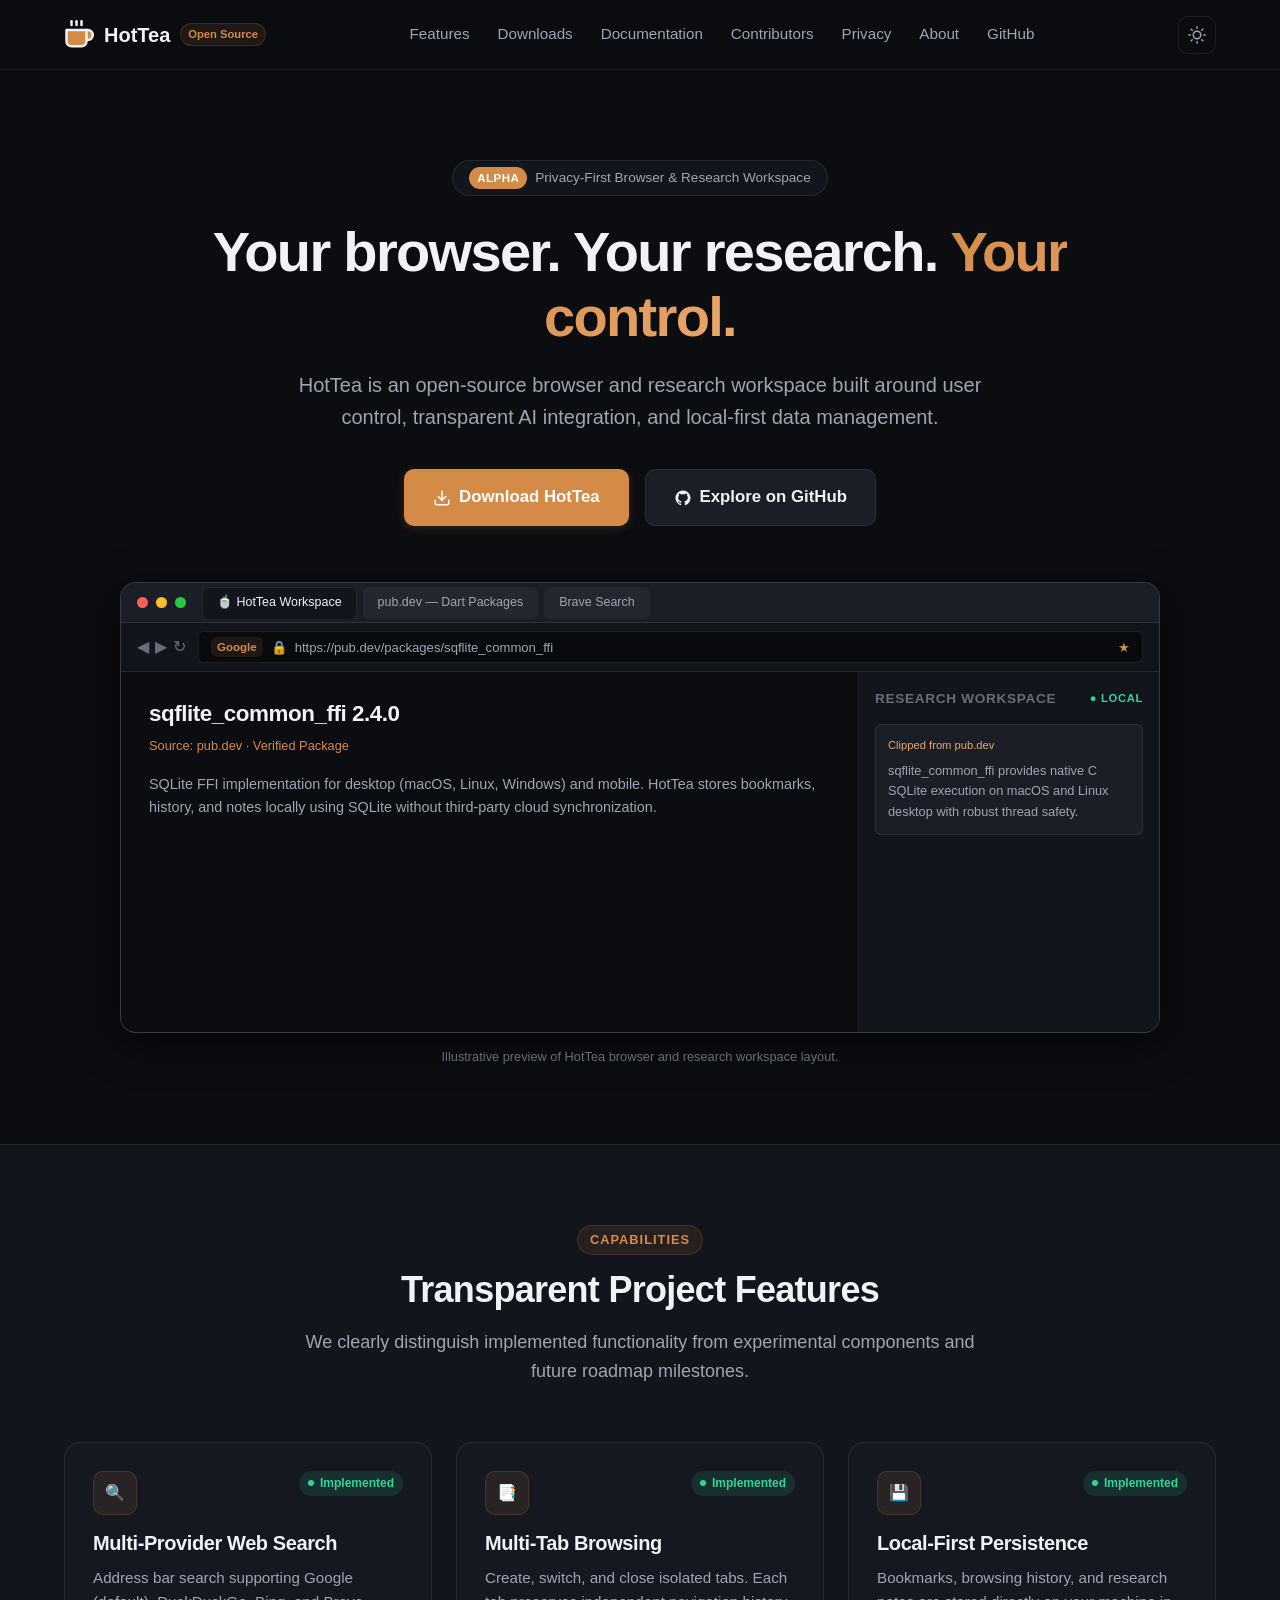
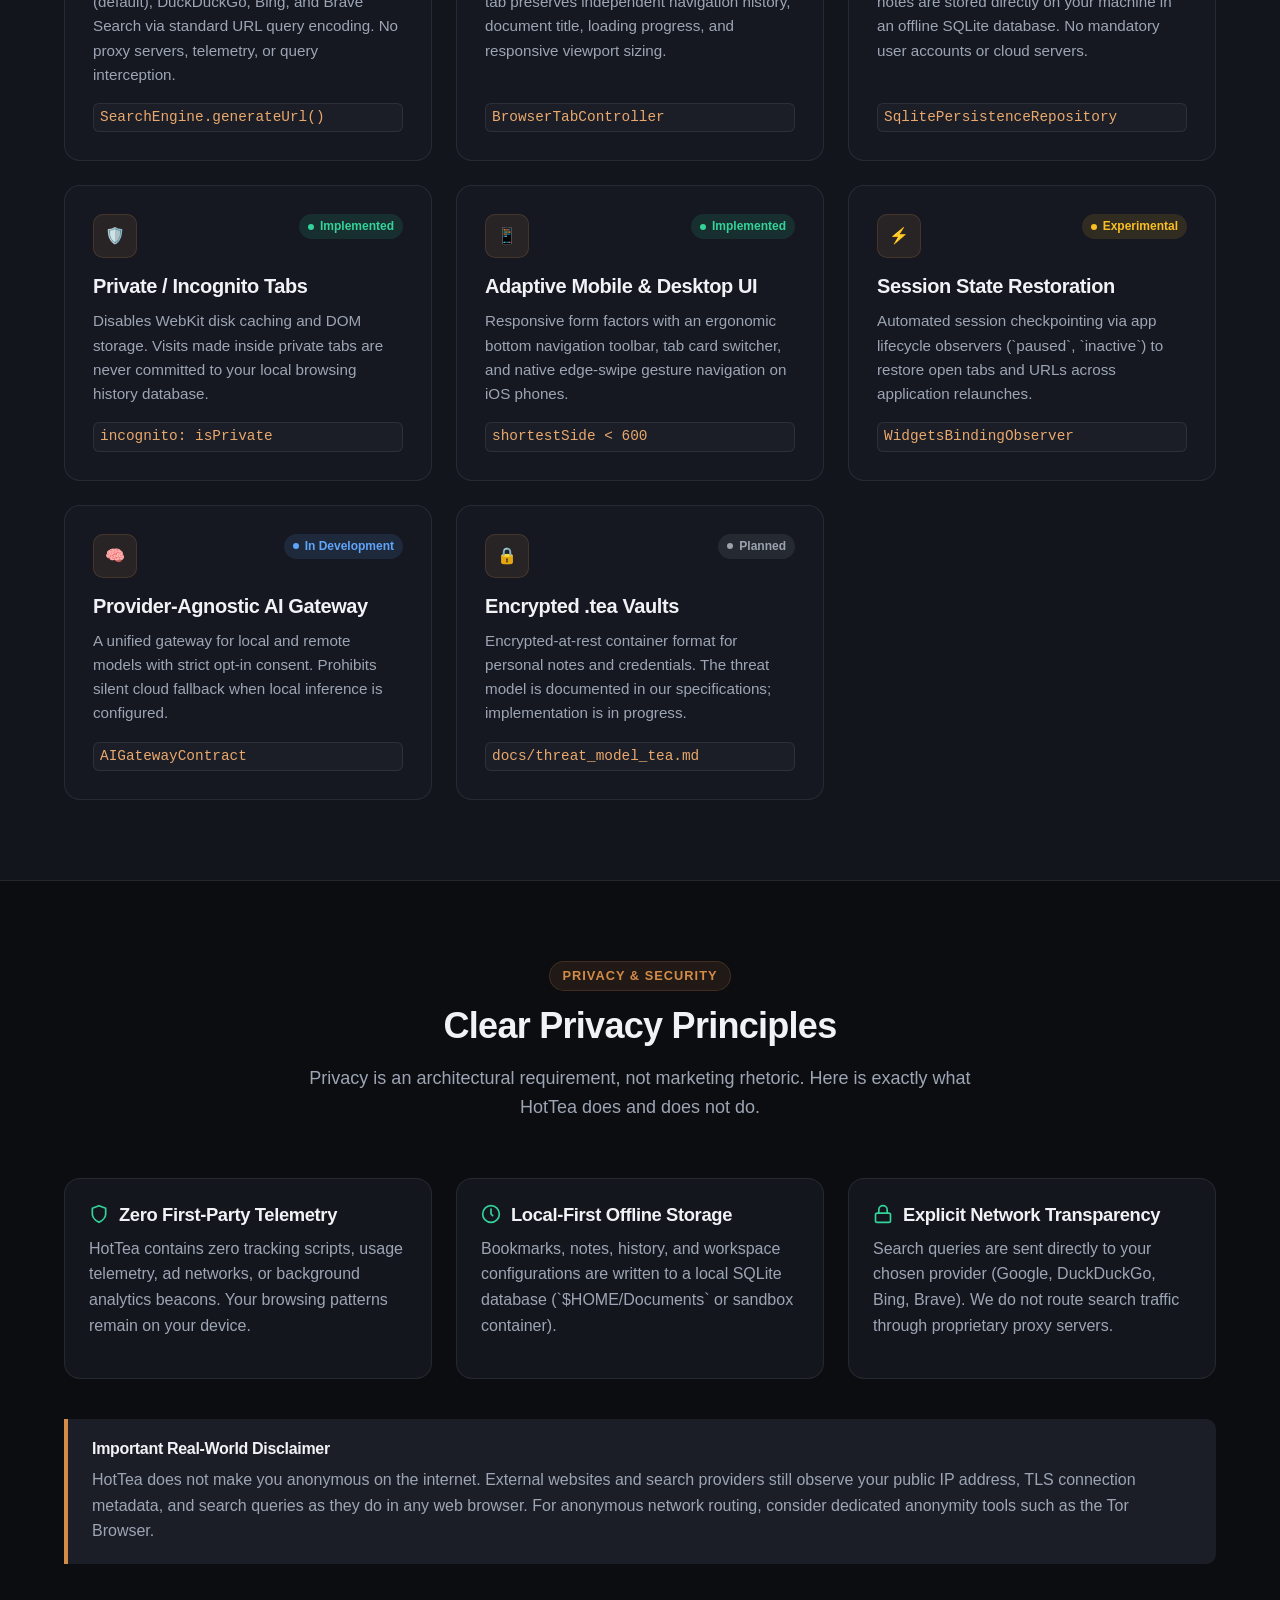
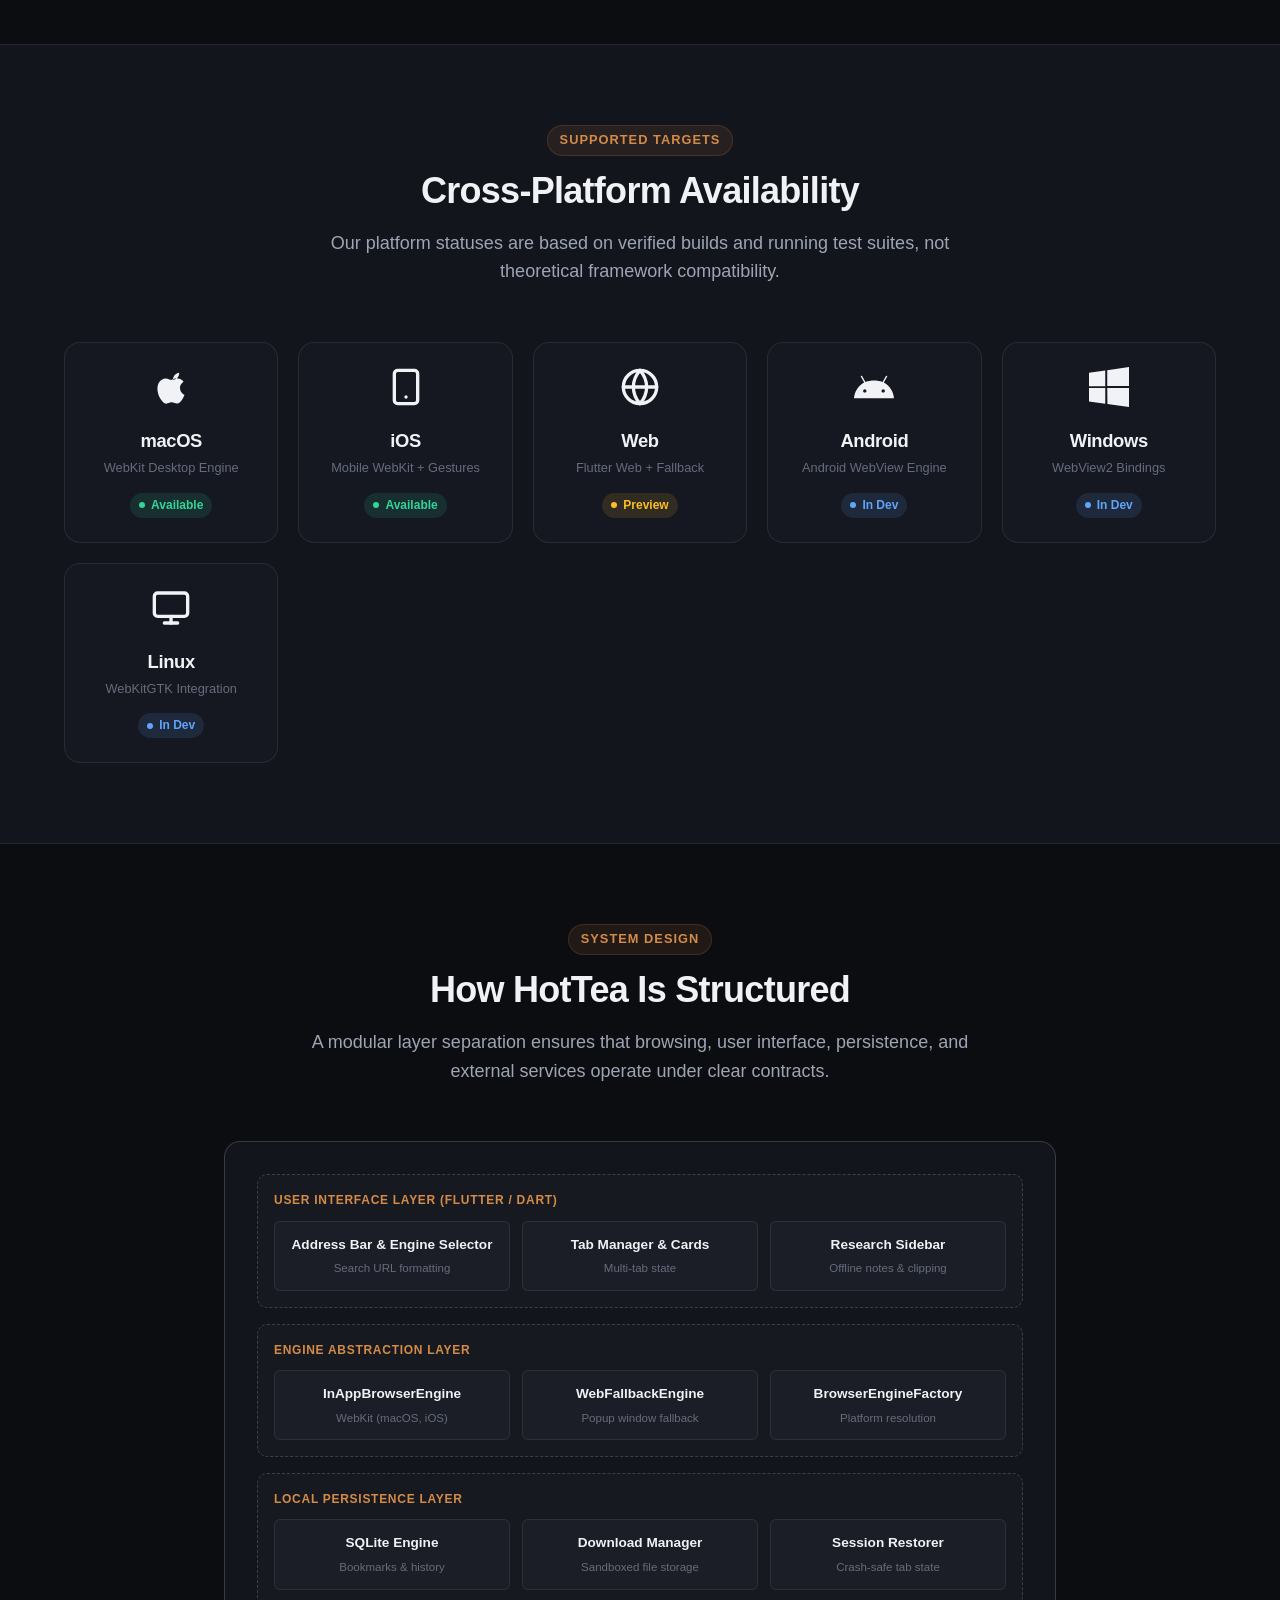
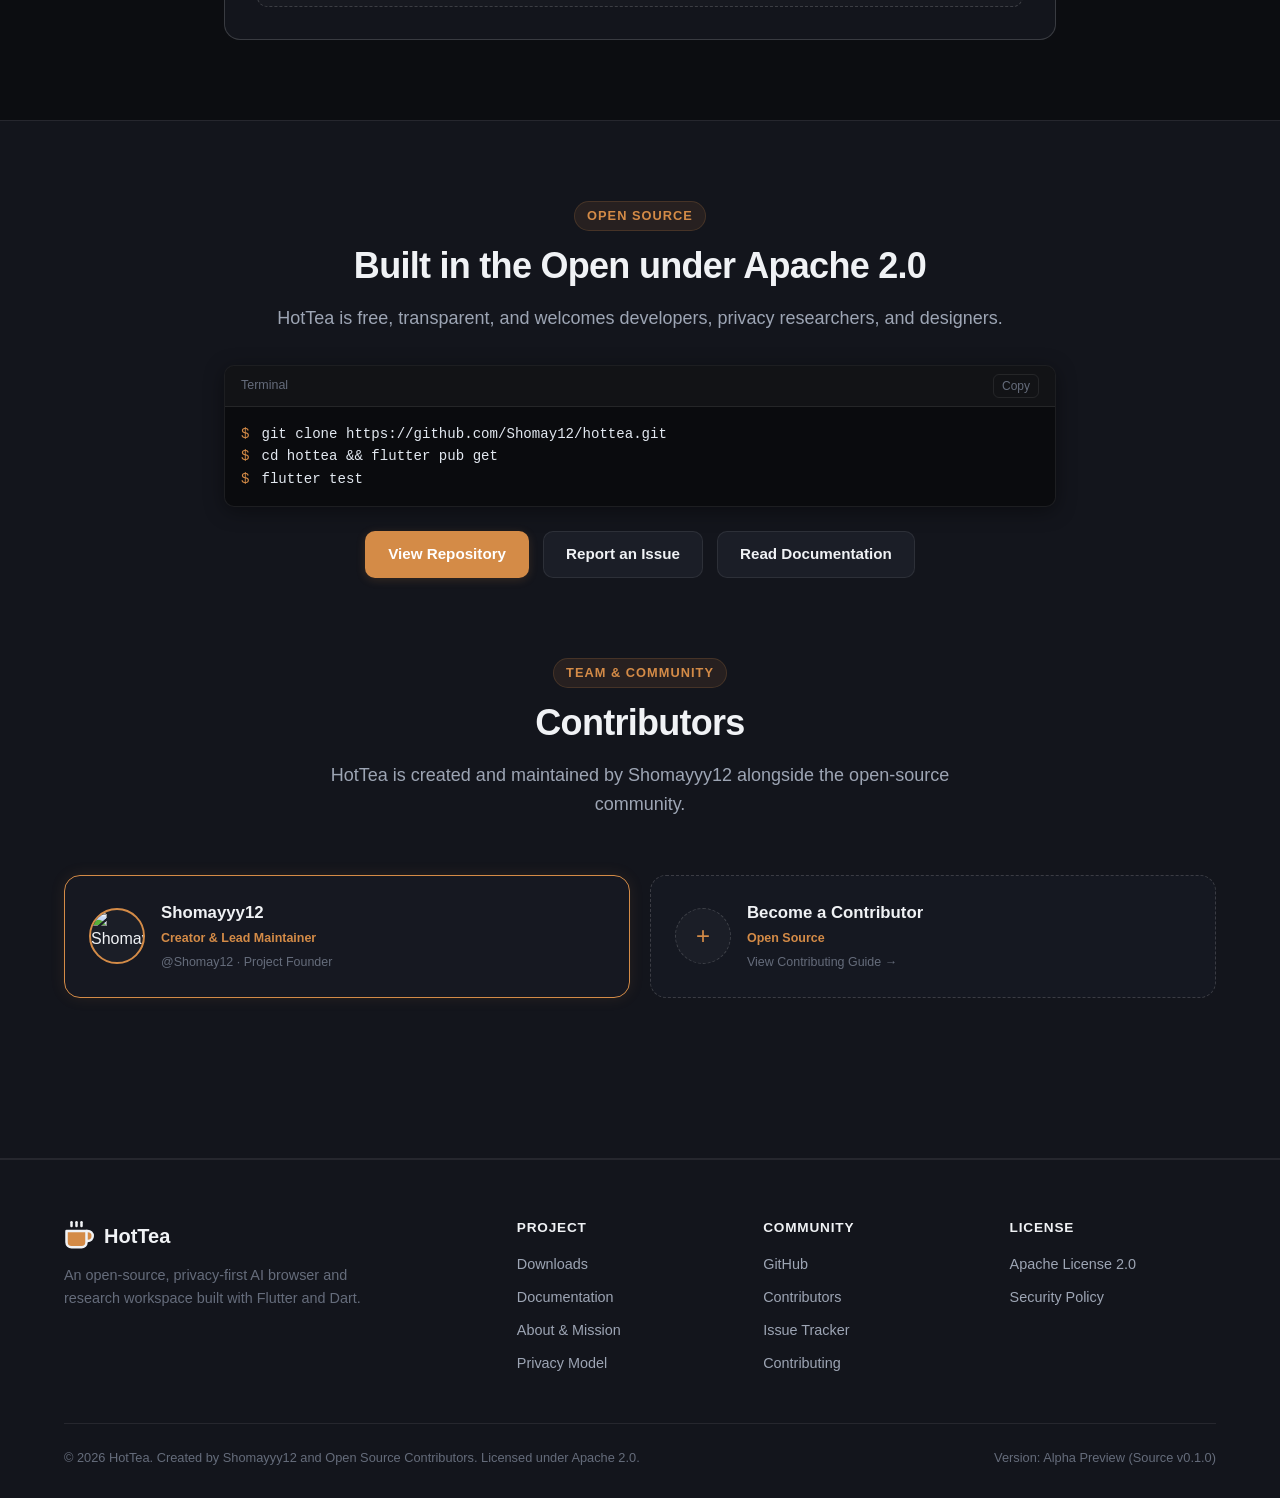
==== hottea-website/index.html @ dbc4e365 "Webof the project" ====
<!DOCTYPE html>
<html lang="en" data-theme="dark">
<head>
  <meta charset="UTF-8">
  <meta name="viewport" content="width=device-width, initial-scale=1.0">
  <title>HotTea — Open-Source Browser & Research Workspace</title>
  <meta name="description" content="HotTea is a privacy-first, local-first open-source browser and research workspace built with Flutter and Dart, supporting multi-provider web search, tab management, and local SQLite persistence.">
  <meta name="theme-color" content="#0C0D11">

  <!-- Open Graph / Social Sharing -->
  <meta property="og:type" content="website">
  <meta property="og:title" content="HotTea — Open-Source Browser & Research Workspace">
  <meta property="og:description" content="A privacy-first, local-first browser built around user control, transparent AI integration, and local data persistence.">
  <meta property="og:url" content="https://shomay12.github.io/hottea/">

  <!-- Stylesheets -->
  <link rel="stylesheet" href="assets/css/style.css">
  <link rel="stylesheet" href="assets/css/responsive.css">

  <!-- Favicon SVG -->
  <link rel="icon" type="image/svg+xml" href="data:image/svg+xml,<svg xmlns='http://www.w3.org/2000/svg' viewBox='0 0 24 24' fill='none' stroke='%23D48B47' stroke-width='2' stroke-linecap='round' stroke-linejoin='round'><path d='M18 8h1a4 4 0 0 1 0 8h-1'></path><path d='M2 8h16v9a4 4 0 0 1-4 4H6a4 4 0 0 1-4-4V8z'></path><line x1='6' y1='1' x2='6' y2='4'></line><line x1='10' y1='1' x2='10' y2='4'></line><line x1='14' y1='1' x2='14' y2='4'></line></svg>">
</head>
<body>

  <!-- Accessible Skip Link -->
  <a href="#main-content" class="skip-to-content">Skip to content</a>

  <!-- Site Navigation -->
  <header class="site-header">
    <div class="container nav-container">
      <a href="index.html" class="brand-link" aria-label="HotTea Homepage">
        <svg class="brand-logo-svg" viewBox="0 0 24 24" fill="none" stroke="currentColor" stroke-width="2" stroke-linecap="round" stroke-linejoin="round">
          <path d="M18 8h1a4 4 0 0 1 0 8h-1"></path>
          <path d="M2 8h16v9a4 4 0 0 1-4 4H6a4 4 0 0 1-4-4V8z"></path>
          <line x1="6" y1="1" x2="6" y2="4"></line>
          <line x1="10" y1="1" x2="10" y2="4"></line>
          <line x1="14" y1="1" x2="14" y2="4"></line>
        </svg>
        <span>HotTea</span>
        <span class="brand-badge">Open Source</span>
      </a>

      <!-- Desktop & Mobile Navigation Links -->
      <nav id="nav-menu" class="nav-menu" aria-label="Primary Navigation">
        <a href="#features" class="nav-link">Features</a>
        <a href="downloads.html" class="nav-link">Downloads</a>
        <a href="docs.html" class="nav-link">Documentation</a>
        <a href="#contributors" class="nav-link">Contributors</a>
        <a href="privacy.html" class="nav-link">Privacy</a>
        <a href="about.html" class="nav-link">About</a>
        <a href="https://github.com/Shomay12/hottea" class="nav-link" target="_blank" rel="noopener">
          GitHub <span id="github-stars-count" style="display:none; font-size:0.75rem; color:var(--accent-primary); margin-left:4px;"></span>
        </a>
      </nav>

      <!-- Utility Actions -->
      <div class="nav-actions">
        <button id="theme-toggle" class="btn-icon" aria-label="Toggle theme">
          <svg width="18" height="18" viewBox="0 0 24 24" fill="none" stroke="currentColor" stroke-width="2" stroke-linecap="round" stroke-linejoin="round">
            <circle cx="12" cy="12" r="5"></circle>
            <line x1="12" y1="1" x2="12" y2="3"></line>
            <line x1="12" y1="21" x2="12" y2="23"></line>
            <line x1="4.22" y1="4.22" x2="5.64" y2="5.64"></line>
            <line x1="18.36" y1="18.36" x2="19.78" y2="19.78"></line>
            <line x1="1" y1="12" x2="3" y2="12"></line>
            <line x1="21" y1="12" x2="23" y2="12"></line>
            <line x1="4.22" y1="19.78" x2="5.64" y2="18.36"></line>
            <line x1="18.36" y1="5.64" x2="19.78" y2="4.22"></line>
          </svg>
        </button>
        <button id="mobile-menu-btn" class="btn-icon mobile-menu-btn" aria-label="Toggle mobile menu" aria-expanded="false">
          <svg width="20" height="20" viewBox="0 0 24 24" fill="none" stroke="currentColor" stroke-width="2" stroke-linecap="round" stroke-linejoin="round">
            <line x1="3" y1="12" x2="21" y2="12"></line>
            <line x1="3" y1="6" x2="21" y2="6"></line>
            <line x1="3" y1="18" x2="21" y2="18"></line>
          </svg>
        </button>
      </div>
    </div>
  </header>

  <main id="main-content">
    <!-- Hero Section -->
    <section class="hero-section">
      <div class="container">
        <div class="hero-badge">
          <span class="hero-badge-pill">Alpha</span>
          <span>Privacy-First Browser & Research Workspace</span>
        </div>
        <h1 class="hero-title">Your browser. Your research. <span class="highlight">Your control.</span></h1>
        <p class="hero-description">
          HotTea is an open-source browser and research workspace built around user control, transparent AI integration, and local-first data management.
        </p>
        <div class="hero-actions">
          <a href="downloads.html" class="btn btn-primary btn-lg">
            <svg width="18" height="18" viewBox="0 0 24 24" fill="none" stroke="currentColor" stroke-width="2" stroke-linecap="round" stroke-linejoin="round">
              <path d="M21 15v4a2 2 0 0 1-2 2H5a2 2 0 0 1-2-2v-4"></path>
              <polyline points="7 10 12 15 17 10"></polyline>
              <line x1="12" y1="15" x2="12" y2="3"></line>
            </svg>
            Download HotTea
          </a>
          <a href="https://github.com/Shomay12/hottea" class="btn btn-secondary btn-lg" target="_blank" rel="noopener">
            <svg width="18" height="18" viewBox="0 0 24 24" fill="currentColor">
              <path fill-rule="evenodd" clip-rule="evenodd" d="M12 2C6.477 2 2 6.484 2 12.017c0 4.425 2.865 8.18 6.839 9.504.5.092.682-.217.682-.483 0-.237-.008-.868-.013-1.703-2.782.605-3.369-1.343-3.369-1.343-.454-1.158-1.11-1.466-1.11-1.466-.908-.62.069-.608.069-.608 1.003.07 1.53 1.032 1.53 1.032.892 1.53 2.341 1.088 2.91.832.092-.647.35-1.088.636-1.338-2.22-.253-4.555-1.113-4.555-4.951 0-1.093.39-1.988 1.029-2.688-.103-.253-.446-1.272.098-2.65 0 0 .84-.27 2.75 1.026A9.564 9.564 0 0112 6.844c.85.004 1.705.115 2.504.337 1.909-1.296 2.747-1.027 2.747-1.027.546 1.379.202 2.398.1 2.651.64.7 1.028 1.595 1.028 2.688 0 3.848-2.339 4.695-4.566 4.943.359.309.678.92.678 1.855 0 1.338-.012 2.419-.012 2.747 0 .268.18.58.688.482A10.019 10.019 0 0022 12.017C22 6.484 17.522 2 12 2z"></path>
            </svg>
            Explore on GitHub
          </a>
        </div>

        <!-- Illustrative Pure HTML/CSS Browser Mockup -->
        <div class="mockup-wrapper">
          <div class="mockup-frame">
            <div class="mockup-titlebar">
              <div class="window-dots">
                <span class="window-dot dot-red"></span>
                <span class="window-dot dot-yellow"></span>
                <span class="window-dot dot-green"></span>
              </div>
              <div class="mockup-tab-strip">
                <div class="mockup-tab active">
                  <span>🍵 HotTea Workspace</span>
                </div>
                <div class="mockup-tab">
                  <span>pub.dev — Dart Packages</span>
                </div>
                <div class="mockup-tab">
                  <span>Brave Search</span>
                </div>
              </div>
            </div>
            <div class="mockup-toolbar">
              <div class="mockup-nav-btns">
                <span>◀</span>
                <span>▶</span>
                <span>↻</span>
              </div>
              <div class="mockup-addressbar">
                <span class="provider-tag">Google</span>
                <span style="color:var(--text-muted);">🔒</span>
                <span>https://pub.dev/packages/sqflite_common_ffi</span>
                <span style="margin-left:auto; color:var(--accent-primary);">★</span>
              </div>
            </div>
            <div class="mockup-viewport">
              <div class="mockup-webview">
                <h2 class="mockup-web-header">sqflite_common_ffi 2.4.0</h2>
                <div class="mockup-web-source">Source: pub.dev · Verified Package</div>
                <p class="mockup-web-body">
                  SQLite FFI implementation for desktop (macOS, Linux, Windows) and mobile. HotTea stores bookmarks, history, and notes locally using SQLite without third-party cloud synchronization.
                </p>
              </div>
              <div class="mockup-sidebar">
                <div class="mockup-sidebar-title">
                  <span>Research Workspace</span>
                  <span style="font-size:0.7rem; color:var(--status-ready);">● Local</span>
                </div>
                <div class="mockup-note-card">
                  <span class="mockup-note-meta">Clipped from pub.dev</span>
                  <p style="margin:0; font-size:0.8rem; color:var(--text-secondary);">
                    sqflite_common_ffi provides native C SQLite execution on macOS and Linux desktop with robust thread safety.
                  </p>
                </div>
              </div>
            </div>
          </div>
          <p class="mockup-caption">Illustrative preview of HotTea browser and research workspace layout.</p>
        </div>
      </div>
    </section>

    <!-- Project Capabilities Matrix -->
    <section id="features" class="section section-alt">
      <div class="container">
        <div class="section-header">
          <span class="section-tag">Capabilities</span>
          <h2 class="section-title">Transparent Project Features</h2>
          <p class="section-subtitle">
            We clearly distinguish implemented functionality from experimental components and future roadmap milestones.
          </p>
        </div>

        <div class="feature-grid">
          <!-- Implemented: Multi-Provider Search -->
          <div class="feature-card">
            <div class="feature-card-header">
              <div class="feature-icon">🔍</div>
              <span class="status-badge status-implemented">Implemented</span>
            </div>
            <h3 class="feature-title">Multi-Provider Web Search</h3>
            <p class="feature-desc">
              Address bar search supporting Google (default), DuckDuckGo, Bing, and Brave Search via standard URL query encoding. No proxy servers, telemetry, or query interception.
            </p>
            <code>SearchEngine.generateUrl()</code>
          </div>

          <!-- Implemented: Multi-Tab Navigation -->
          <div class="feature-card">
            <div class="feature-card-header">
              <div class="feature-icon">📑</div>
              <span class="status-badge status-implemented">Implemented</span>
            </div>
            <h3 class="feature-title">Multi-Tab Browsing</h3>
            <p class="feature-desc">
              Create, switch, and close isolated tabs. Each tab preserves independent navigation history, document title, loading progress, and responsive viewport sizing.
            </p>
            <code>BrowserTabController</code>
          </div>

          <!-- Implemented: Local SQLite Persistence -->
          <div class="feature-card">
            <div class="feature-card-header">
              <div class="feature-icon">💾</div>
              <span class="status-badge status-implemented">Implemented</span>
            </div>
            <h3 class="feature-title">Local-First Persistence</h3>
            <p class="feature-desc">
              Bookmarks, browsing history, and research notes are stored directly on your machine in an offline SQLite database. No mandatory user accounts or cloud servers.
            </p>
            <code>SqlitePersistenceRepository</code>
          </div>

          <!-- Implemented: Private Browsing -->
          <div class="feature-card">
            <div class="feature-card-header">
              <div class="feature-icon">🛡️</div>
              <span class="status-badge status-implemented">Implemented</span>
            </div>
            <h3 class="feature-title">Private / Incognito Tabs</h3>
            <p class="feature-desc">
              Disables WebKit disk caching and DOM storage. Visits made inside private tabs are never committed to your local browsing history database.
            </p>
            <code>incognito: isPrivate</code>
          </div>

          <!-- Implemented: Mobile-First iOS & Desktop -->
          <div class="feature-card">
            <div class="feature-card-header">
              <div class="feature-icon">📱</div>
              <span class="status-badge status-implemented">Implemented</span>
            </div>
            <h3 class="feature-title">Adaptive Mobile & Desktop UI</h3>
            <p class="feature-desc">
              Responsive form factors with an ergonomic bottom navigation toolbar, tab card switcher, and native edge-swipe gesture navigation on iOS phones.
            </p>
            <code>shortestSide &lt; 600</code>
          </div>

          <!-- Experimental: Session Restoration -->
          <div class="feature-card">
            <div class="feature-card-header">
              <div class="feature-icon">⚡</div>
              <span class="status-badge status-experimental">Experimental</span>
            </div>
            <h3 class="feature-title">Session State Restoration</h3>
            <p class="feature-desc">
              Automated session checkpointing via app lifecycle observers (`paused`, `inactive`) to restore open tabs and URLs across application relaunches.
            </p>
            <code>WidgetsBindingObserver</code>
          </div>

          <!-- In Development: AI Gateway Interface -->
          <div class="feature-card">
            <div class="feature-card-header">
              <div class="feature-icon">🧠</div>
              <span class="status-badge status-in-development">In Development</span>
            </div>
            <h3 class="feature-title">Provider-Agnostic AI Gateway</h3>
            <p class="feature-desc">
              A unified gateway for local and remote models with strict opt-in consent. Prohibits silent cloud fallback when local inference is configured.
            </p>
            <code>AIGatewayContract</code>
          </div>

          <!-- Planned: Encrypted .tea Vaults -->
          <div class="feature-card">
            <div class="feature-card-header">
              <div class="feature-icon">🔒</div>
              <span class="status-badge status-planned">Planned</span>
            </div>
            <h3 class="feature-title">Encrypted .tea Vaults</h3>
            <p class="feature-desc">
              Encrypted-at-rest container format for personal notes and credentials. The threat model is documented in our specifications; implementation is in progress.
            </p>
            <code>docs/threat_model_tea.md</code>
          </div>
        </div>
      </div>
    </section>

    <!-- Privacy Principles Section -->
    <section class="section">
      <div class="container">
        <div class="section-header">
          <span class="section-tag">Privacy & Security</span>
          <h2 class="section-title">Clear Privacy Principles</h2>
          <p class="section-subtitle">
            Privacy is an architectural requirement, not marketing rhetoric. Here is exactly what HotTea does and does not do.
          </p>
        </div>

        <div class="privacy-grid">
          <div class="privacy-card">
            <h3 class="privacy-card-title">
              <svg width="20" height="20" viewBox="0 0 24 24" fill="none" stroke="currentColor" stroke-width="2" stroke-linecap="round" stroke-linejoin="round" style="color:var(--status-ready);"><path d="M12 22s8-4 8-10V5l-8-3-8 3v7c0 6 8 10 8 10z"></path></svg>
              Zero First-Party Telemetry
            </h3>
            <p>HotTea contains zero tracking scripts, usage telemetry, ad networks, or background analytics beacons. Your browsing patterns remain on your device.</p>
          </div>

          <div class="privacy-card">
            <h3 class="privacy-card-title">
              <svg width="20" height="20" viewBox="0 0 24 24" fill="none" stroke="currentColor" stroke-width="2" stroke-linecap="round" stroke-linejoin="round" style="color:var(--status-ready);"><circle cx="12" cy="12" r="10"></circle><polyline points="12 6 12 12 14 14"></polyline></svg>
              Local-First Offline Storage
            </h3>
            <p>Bookmarks, notes, history, and workspace configurations are written to a local SQLite database (`$HOME/Documents` or sandbox container).</p>
          </div>

          <div class="privacy-card">
            <h3 class="privacy-card-title">
              <svg width="20" height="20" viewBox="0 0 24 24" fill="none" stroke="currentColor" stroke-width="2" stroke-linecap="round" stroke-linejoin="round" style="color:var(--status-ready);"><rect x="3" y="11" width="18" height="11" rx="2" ry="2"></rect><path d="M7 11V7a5 5 0 0 1 10 0v4"></path></svg>
              Explicit Network Transparency
            </h3>
            <p>Search queries are sent directly to your chosen provider (Google, DuckDuckGo, Bing, Brave). We do not route search traffic through proprietary proxy servers.</p>
          </div>
        </div>

        <div class="callout-box">
          <h4 style="font-size:1rem; margin-bottom:8px; color:var(--text-primary);">Important Real-World Disclaimer</h4>
          <p>
            HotTea does not make you anonymous on the internet. External websites and search providers still observe your public IP address, TLS connection metadata, and search queries as they do in any web browser. For anonymous network routing, consider dedicated anonymity tools such as the Tor Browser.
          </p>
        </div>
      </div>
    </section>

    <!-- Cross-Platform Status -->
    <section class="section section-alt">
      <div class="container">
        <div class="section-header">
          <span class="section-tag">Supported Targets</span>
          <h2 class="section-title">Cross-Platform Availability</h2>
          <p class="section-subtitle">
            Our platform statuses are based on verified builds and running test suites, not theoretical framework compatibility.
          </p>
        </div>

        <div class="platform-grid">
          <!-- macOS -->
          <div class="platform-card">
            <div class="platform-icon">
              <svg width="40" height="40" viewBox="0 0 24 24" fill="currentColor">
                <path d="M18.71 19.5c-.83 1.24-1.71 2.45-3.05 2.47-1.34.03-1.77-.79-3.29-.79-1.53 0-2 .77-3.27.82-1.31.05-2.3-1.32-3.14-2.53C4.25 17 2.94 12.45 4.7 9.39c.87-1.52 2.43-2.48 4.12-2.51 1.28-.02 2.5.87 3.29.87.78 0 2.26-1.07 3.81-.91.65.03 2.47.26 3.64 1.98-.09.06-2.17 1.28-2.15 3.81.03 3.02 2.65 4.03 2.68 4.04-.03.07-.42 1.44-1.38 2.83M15.97 6.37c.62-.75 1.04-1.8 0.92-2.87-.9.04-2 0.6-2.65 1.35-.58.65-1.08 1.73-.95 2.76 1 .08 2.05-.49 2.68-1.24z"/>
              </svg>
            </div>
            <h3 class="platform-name">macOS</h3>
            <span class="platform-target">WebKit Desktop Engine</span>
            <span class="status-badge status-implemented">Available</span>
          </div>

          <!-- iOS -->
          <div class="platform-card">
            <div class="platform-icon">
              <svg width="40" height="40" viewBox="0 0 24 24" fill="none" stroke="currentColor" stroke-width="2" stroke-linecap="round" stroke-linejoin="round">
                <rect x="5" y="2" width="14" height="20" rx="2" ry="2"></rect>
                <line x1="12" y1="18" x2="12.01" y2="18"></line>
              </svg>
            </div>
            <h3 class="platform-name">iOS</h3>
            <span class="platform-target">Mobile WebKit + Gestures</span>
            <span class="status-badge status-implemented">Available</span>
          </div>

          <!-- Web -->
          <div class="platform-card">
            <div class="platform-icon">
              <svg width="40" height="40" viewBox="0 0 24 24" fill="none" stroke="currentColor" stroke-width="2" stroke-linecap="round" stroke-linejoin="round">
                <circle cx="12" cy="12" r="10"></circle>
                <line x1="2" y1="12" x2="22" y2="12"></line>
                <path d="M12 2a15.3 15.3 0 0 1 4 10 15.3 15.3 0 0 1-4 10 15.3 15.3 0 0 1-4-10 15.3 15.3 0 0 1 4-10z"></path>
              </svg>
            </div>
            <h3 class="platform-name">Web</h3>
            <span class="platform-target">Flutter Web + Fallback</span>
            <span class="status-badge status-experimental">Preview</span>
          </div>

          <!-- Android -->
          <div class="platform-card">
            <div class="platform-icon">
              <svg width="40" height="40" viewBox="0 0 24 24" fill="currentColor">
                <path d="M17.523 15.3414c-.5511 0-.9993-.4486-.9993-.9997s.4482-.9993.9993-.9993c.551 0 .9992.4482.9992.9993.0001.5511-.4482.9997-.9992.9997m-11.046 0c-.5511 0-.9993-.4486-.9993-.9997s.4482-.9993.9993-.9993c.5511 0 .9993.4482.9993.9993 0 .5511-.4482.9997-.9993.9997m11.4045-6.02l1.9973-3.4592a.416.416 0 00-.1521-.5676.416.416 0 00-.5676.1521l-2.0223 3.503C15.5902 8.411 13.8533 8.0818 12 8.0818s-3.5902.3292-5.1368.8679L4.8409 5.4467a.4161.4161 0 00-.5677-.1521.4157.4157 0 00-.1521.5676l1.9973 3.4592C2.6889 11.1867.3432 14.6589 0 18.761h24c-.3432-4.1021-2.6889-7.5743-6.1185-9.4396"/>
              </svg>
            </div>
            <h3 class="platform-name">Android</h3>
            <span class="platform-target">Android WebView Engine</span>
            <span class="status-badge status-in-development">In Dev</span>
          </div>

          <!-- Windows -->
          <div class="platform-card">
            <div class="platform-icon">
              <svg width="40" height="40" viewBox="0 0 24 24" fill="currentColor">
                <path d="M0 3.449L9.75 2.1v9.451H0m10.949-9.602L24 0v11.4H10.949M0 12.6h9.75v9.451L0 20.699M10.949 12.6H24V24l-12.949-1.801"/>
              </svg>
            </div>
            <h3 class="platform-name">Windows</h3>
            <span class="platform-target">WebView2 Bindings</span>
            <span class="status-badge status-in-development">In Dev</span>
          </div>

          <!-- Linux -->
          <div class="platform-card">
            <div class="platform-icon">
              <svg width="40" height="40" viewBox="0 0 24 24" fill="none" stroke="currentColor" stroke-width="2" stroke-linecap="round" stroke-linejoin="round">
                <rect x="2" y="3" width="20" height="14" rx="2" ry="2"></rect>
                <line x1="8" y1="21" x2="16" y2="21"></line>
                <line x1="12" y1="17" x2="12" y2="21"></line>
              </svg>
            </div>
            <h3 class="platform-name">Linux</h3>
            <span class="platform-target">WebKitGTK Integration</span>
            <span class="status-badge status-in-development">In Dev</span>
          </div>
        </div>
      </div>
    </section>

    <!-- Architecture Section -->
    <section class="section">
      <div class="container container-narrow">
        <div class="section-header">
          <span class="section-tag">System Design</span>
          <h2 class="section-title">How HotTea Is Structured</h2>
          <p class="section-subtitle">
            A modular layer separation ensures that browsing, user interface, persistence, and external services operate under clear contracts.
          </p>
        </div>

        <div class="arch-diagram">
          <div class="arch-layer">
            <div class="arch-layer-label">User Interface Layer (Flutter / Dart)</div>
            <div class="arch-components">
              <div class="arch-node">
                Address Bar &amp; Engine Selector
                <span>Search URL formatting</span>
              </div>
              <div class="arch-node">
                Tab Manager &amp; Cards
                <span>Multi-tab state</span>
              </div>
              <div class="arch-node">
                Research Sidebar
                <span>Offline notes &amp; clipping</span>
              </div>
            </div>
          </div>

          <div class="arch-layer">
            <div class="arch-layer-label">Engine Abstraction Layer</div>
            <div class="arch-components">
              <div class="arch-node">
                InAppBrowserEngine
                <span>WebKit (macOS, iOS)</span>
              </div>
              <div class="arch-node">
                WebFallbackEngine
                <span>Popup window fallback</span>
              </div>
              <div class="arch-node">
                BrowserEngineFactory
                <span>Platform resolution</span>
              </div>
            </div>
          </div>

          <div class="arch-layer" style="margin-bottom:0;">
            <div class="arch-layer-label">Local Persistence Layer</div>
            <div class="arch-components">
              <div class="arch-node">
                SQLite Engine
                <span>Bookmarks &amp; history</span>
              </div>
              <div class="arch-node">
                Download Manager
                <span>Sandboxed file storage</span>
              </div>
              <div class="arch-node">
                Session Restorer
                <span>Crash-safe tab state</span>
              </div>
            </div>
          </div>
        </div>
      </div>
    </section>

    <!-- Open Source Section -->
    <section class="section section-alt">
      <div class="container container-narrow" style="text-align: center;">
        <span class="section-tag">Open Source</span>
        <h2 class="section-title">Built in the Open under Apache 2.0</h2>
        <p class="section-subtitle" style="margin-bottom: 32px;">
          HotTea is free, transparent, and welcomes developers, privacy researchers, and designers.
        </p>

        <div class="terminal-block" style="text-align: left;">
          <div class="terminal-header">
            <span>Terminal</span>
            <button class="copy-btn" data-clipboard="git clone https://github.com/Shomay12/hottea.git && cd hottea && flutter pub get && flutter test">Copy</button>
          </div>
          <div class="terminal-body">
            <div class="terminal-line">
              <span class="terminal-prompt">$</span>
              <span>git clone https://github.com/Shomay12/hottea.git</span>
            </div>
            <div class="terminal-line">
              <span class="terminal-prompt">$</span>
              <span>cd hottea &amp;&amp; flutter pub get</span>
            </div>
            <div class="terminal-line">
              <span class="terminal-prompt">$</span>
              <span>flutter test</span>
            </div>
          </div>
        </div>

        <div style="display: flex; gap: 14px; justify-content: center; flex-wrap: wrap; margin-top: 24px;">
          <a href="https://github.com/Shomay12/hottea" class="btn btn-primary" target="_blank" rel="noopener">
            View Repository
          </a>
          <a href="https://github.com/Shomay12/hottea/issues" class="btn btn-secondary" target="_blank" rel="noopener">
            Report an Issue
          </a>
          <a href="docs.html" class="btn btn-secondary">
            Read Documentation
          </a>
        </div>
      </div>
    <!-- Contributors & Community Section -->
    <section id="contributors" class="section">
      <div class="container">
        <div class="section-header">
          <span class="section-tag">Team &amp; Community</span>
          <h2 class="section-title">Contributors</h2>
          <p class="section-subtitle">
            HotTea is created and maintained by Shomayyy12 alongside the open-source community.
          </p>
        </div>

        <div class="contributors-grid">
          <!-- Creator & Lead Maintainer Card -->
          <a href="https://github.com/Shomay12" target="_blank" rel="noopener" class="contributor-card" style="border-color: var(--accent-primary); box-shadow: 0 0 15px var(--accent-subtle);">
            <img src="https://avatars.githubusercontent.com/u/200135348?v=4" alt="Shomayyy12" class="contributor-avatar">
            <div class="contributor-info">
              <span class="contributor-name">Shomayyy12</span>
              <span class="contributor-role">Creator &amp; Lead Maintainer</span>
              <span class="contributor-handle">@Shomay12 · Project Founder</span>
            </div>
          </a>

          <!-- Dynamic GitHub Contributors Slot -->
          <div id="dynamic-contributors" style="display:contents;"></div>

          <!-- Join the Project Card -->
          <a href="docs.html#contributing" class="contributor-cta-card">
            <div class="contributor-cta-icon">+</div>
            <div class="contributor-info">
              <span class="contributor-name">Become a Contributor</span>
              <span class="contributor-role">Open Source</span>
              <span class="contributor-handle">View Contributing Guide &rarr;</span>
            </div>
          </a>
        </div>
      </div>
    </section>
  </main>

  <!-- Site Footer -->
  <footer class="site-footer">
    <div class="container">
      <div class="footer-grid">
        <div class="footer-brand">
          <a href="index.html" class="brand-link">
            <svg class="brand-logo-svg" viewBox="0 0 24 24" fill="none" stroke="currentColor" stroke-width="2" stroke-linecap="round" stroke-linejoin="round">
              <path d="M18 8h1a4 4 0 0 1 0 8h-1"></path>
              <path d="M2 8h16v9a4 4 0 0 1-4 4H6a4 4 0 0 1-4-4V8z"></path>
              <line x1="6" y1="1" x2="6" y2="4"></line>
              <line x1="10" y1="1" x2="10" y2="4"></line>
              <line x1="14" y1="1" x2="14" y2="4"></line>
            </svg>
            <span>HotTea</span>
          </a>
          <p>
            An open-source, privacy-first AI browser and research workspace built with Flutter and Dart.
          </p>
        </div>

        <div>
          <h4 class="footer-heading">Project</h4>
          <ul class="footer-links">
            <li><a href="downloads.html">Downloads</a></li>
            <li><a href="docs.html">Documentation</a></li>
            <li><a href="about.html">About &amp; Mission</a></li>
            <li><a href="privacy.html">Privacy Model</a></li>
          </ul>
        </div>

        <div>
          <h4 class="footer-heading">Community</h4>
          <ul class="footer-links">
            <li><a href="https://github.com/Shomay12/hottea" target="_blank" rel="noopener">GitHub</a></li>
            <li><a href="#contributors">Contributors</a></li>
            <li><a href="https://github.com/Shomay12/hottea/issues" target="_blank" rel="noopener">Issue Tracker</a></li>
            <li><a href="docs.html#contributing">Contributing</a></li>
          </ul>
        </div>

        <div>
          <h4 class="footer-heading">License</h4>
          <ul class="footer-links">
            <li><a href="https://github.com/Shomay12/hottea/blob/main/LICENSE" target="_blank" rel="noopener">Apache License 2.0</a></li>
            <li><a href="privacy.html">Security Policy</a></li>
          </ul>
        </div>
      </div>

      <div class="footer-bottom">
        <span>&copy; 2026 HotTea. Created by Shomayyy12 and Open Source Contributors. Licensed under Apache 2.0.</span>
        <span>Version: Alpha Preview (Source v0.1.0)</span>
      </div>
    </div>
  </footer>

  <!-- Scripts -->
  <script src="assets/js/main.js"></script>
</body>
</html>
---- hottea-website/assets/css/style.css ----
/* ==========================================================================
   HotTea Official Website - Core Stylesheet
   Modern, Privacy-First Open-Source Design System
   ========================================================================== */

:root {
  /* Color Palette - Dark Theme (Default) */
  --bg-primary: #0C0D11;
  --bg-secondary: #13151C;
  --bg-tertiary: #1B1E27;
  --bg-card: rgba(23, 26, 35, 0.75);
  --bg-card-hover: rgba(30, 34, 46, 0.9);
  --bg-input: #090A0D;
  --bg-code: #0A0B0E;

  --border-subtle: rgba(255, 255, 255, 0.08);
  --border-strong: rgba(255, 255, 255, 0.16);
  --border-focus: #D48B47;

  --text-primary: #F0F2F5;
  --text-secondary: #9DA5B4;
  --text-muted: #656C7B;
  --text-inverse: #0C0D11;

  /* Brand Accents - Warm Tea Amber */
  --accent-primary: #D48B47;
  --accent-light: #EAA86C;
  --accent-hover: #BF7836;
  --accent-glow: rgba(212, 139, 71, 0.18);
  --accent-subtle: rgba(212, 139, 71, 0.1);

  /* Status Colors */
  --status-ready: #34D399;
  --status-ready-bg: rgba(52, 211, 153, 0.12);
  --status-exp: #FBBF24;
  --status-exp-bg: rgba(251, 191, 36, 0.12);
  --status-dev: #60A5FA;
  --status-dev-bg: rgba(96, 165, 250, 0.12);
  --status-plan: #9CA3AF;
  --status-plan-bg: rgba(156, 163, 175, 0.12);
  --status-warn: #F87171;
  --status-warn-bg: rgba(248, 113, 113, 0.12);

  /* Layout & Sizing */
  --container-max: 1200px;
  --container-narrow: 880px;
  --nav-height: 70px;
  --radius-sm: 6px;
  --radius-md: 10px;
  --radius-lg: 16px;
  --radius-xl: 24px;
  --radius-full: 9999px;

  /* Typography */
  --font-sans: -apple-system, BlinkMacSystemFont, "Segoe UI", Roboto, "Helvetica Neue", Arial, sans-serif;
  --font-mono: ui-monospace, SFMono-Regular, "SF Mono", Menlo, Consolas, "Liberation Mono", monospace;

  /* Transitions & Shadows */
  --transition-fast: 0.15s ease;
  --transition-normal: 0.25s ease;
  --shadow-card: 0 4px 20px rgba(0, 0, 0, 0.4);
  --shadow-elevation: 0 10px 40px rgba(0, 0, 0, 0.6);
}

/* Light Theme Variables */
[data-theme="light"] {
  --bg-primary: #F8F9FA;
  --bg-secondary: #FFFFFF;
  --bg-tertiary: #EEF1F5;
  --bg-card: rgba(255, 255, 255, 0.9);
  --bg-card-hover: #FFFFFF;
  --bg-input: #FFFFFF;
  --bg-code: #1A1D24;

  --border-subtle: rgba(0, 0, 0, 0.08);
  --border-strong: rgba(0, 0, 0, 0.18);
  --border-focus: #C07736;

  --text-primary: #111418;
  --text-secondary: #4A5260;
  --text-muted: #788292;
  --text-inverse: #FFFFFF;

  --accent-primary: #C07736;
  --accent-light: #D48B47;
  --accent-hover: #A56024;
  --accent-glow: rgba(192, 119, 54, 0.15);
  --accent-subtle: rgba(192, 119, 54, 0.08);

  --shadow-card: 0 4px 16px rgba(0, 0, 0, 0.06);
  --shadow-elevation: 0 12px 32px rgba(0, 0, 0, 0.1);
}

/* Global Reset */
*, *::before, *::after {
  box-sizing: border-box;
  margin: 0;
  padding: 0;
}

html {
  font-size: 16px;
  scroll-behavior: smooth;
  scroll-padding-top: calc(var(--nav-height) + 24px);
}

body {
  font-family: var(--font-sans);
  background-color: var(--bg-primary);
  color: var(--text-primary);
  line-height: 1.6;
  -webkit-font-smoothing: antialiased;
  -moz-osx-font-smoothing: grayscale;
  min-height: 100vh;
  display: flex;
  flex-direction: column;
  transition: background-color var(--transition-normal), color var(--transition-normal);
}

/* Accessibility */
:focus-visible {
  outline: 2px solid var(--border-focus);
  outline-offset: 3px;
}

.skip-to-content {
  position: absolute;
  top: -60px;
  left: 20px;
  background: var(--accent-primary);
  color: #FFFFFF;
  padding: 8px 16px;
  border-radius: var(--radius-sm);
  font-weight: 600;
  z-index: 9999;
  transition: top var(--transition-fast);
  text-decoration: none;
}

.skip-to-content:focus {
  top: 16px;
}

@media (prefers-reduced-motion: reduce) {
  *, *::before, *::after {
    animation-duration: 0.01ms !important;
    animation-iteration-count: 1 !important;
    transition-duration: 0.01ms !important;
    scroll-behavior: auto !important;
  }
}

/* Typography Helpers */
h1, h2, h3, h4, h5, h6 {
  color: var(--text-primary);
  line-height: 1.25;
  font-weight: 700;
  letter-spacing: -0.02em;
}

p {
  color: var(--text-secondary);
  margin-bottom: 1rem;
}

a {
  color: var(--accent-primary);
  text-decoration: none;
  transition: color var(--transition-fast);
}

a:hover {
  color: var(--accent-light);
}

code, pre {
  font-family: var(--font-mono);
  font-size: 0.9em;
}

code {
  background: var(--bg-tertiary);
  color: var(--accent-light);
  padding: 2px 6px;
  border-radius: var(--radius-sm);
  border: 1px solid var(--border-subtle);
}

/* Layout Containers */
.container {
  width: 100%;
  max-width: var(--container-max);
  margin-left: auto;
  margin-right: auto;
  padding-left: 24px;
  padding-right: 24px;
}

.container-narrow {
  max-width: var(--container-narrow);
}

.section {
  padding: 80px 0;
  position: relative;
}

.section-alt {
  background-color: var(--bg-secondary);
  border-top: 1px solid var(--border-subtle);
  border-bottom: 1px solid var(--border-subtle);
}

.section-header {
  text-align: center;
  max-width: 680px;
  margin: 0 auto 56px auto;
}

.section-tag {
  display: inline-block;
  font-size: 0.8rem;
  font-weight: 600;
  letter-spacing: 0.08em;
  text-transform: uppercase;
  color: var(--accent-primary);
  background: var(--accent-subtle);
  padding: 4px 12px;
  border-radius: var(--radius-full);
  margin-bottom: 12px;
  border: 1px solid var(--accent-glow);
}

.section-title {
  font-size: 2.25rem;
  margin-bottom: 16px;
}

.section-subtitle {
  font-size: 1.125rem;
  color: var(--text-secondary);
  margin-bottom: 0;
}

/* Header & Navigation Bar */
.site-header {
  position: sticky;
  top: 0;
  z-index: 100;
  height: var(--nav-height);
  background: rgba(12, 13, 17, 0.85);
  backdrop-filter: blur(14px);
  -webkit-backdrop-filter: blur(14px);
  border-bottom: 1px solid var(--border-subtle);
  transition: background-color var(--transition-normal), border-color var(--transition-normal);
}

[data-theme="light"] .site-header {
  background: rgba(248, 249, 250, 0.88);
}

.nav-container {
  display: flex;
  align-items: center;
  justify-content: space-between;
  height: 100%;
}

.brand-link {
  display: flex;
  align-items: center;
  gap: 10px;
  font-size: 1.25rem;
  font-weight: 700;
  color: var(--text-primary);
}

.brand-logo-svg {
  width: 30px;
  height: 30px;
  fill: var(--accent-primary);
}

.brand-badge {
  font-size: 0.7rem;
  font-weight: 600;
  color: var(--accent-primary);
  background: var(--accent-subtle);
  padding: 2px 7px;
  border-radius: var(--radius-full);
  border: 1px solid var(--accent-glow);
}

.nav-menu {
  display: flex;
  align-items: center;
  gap: 28px;
  list-style: none;
}

.nav-link {
  color: var(--text-secondary);
  font-size: 0.95rem;
  font-weight: 500;
  transition: color var(--transition-fast);
}

.nav-link:hover, .nav-link.active {
  color: var(--text-primary);
}

.nav-actions {
  display: flex;
  align-items: center;
  gap: 12px;
}

.btn-icon {
  background: transparent;
  border: 1px solid var(--border-subtle);
  color: var(--text-secondary);
  width: 38px;
  height: 38px;
  border-radius: var(--radius-md);
  display: inline-flex;
  align-items: center;
  justify-content: center;
  cursor: pointer;
  transition: all var(--transition-fast);
}

.btn-icon:hover {
  background: var(--bg-tertiary);
  color: var(--text-primary);
  border-color: var(--border-strong);
}

.mobile-menu-btn {
  display: none;
}

/* Buttons */
.btn {
  display: inline-flex;
  align-items: center;
  justify-content: center;
  gap: 8px;
  padding: 10px 22px;
  font-size: 0.95rem;
  font-weight: 600;
  border-radius: var(--radius-md);
  cursor: pointer;
  transition: all var(--transition-fast);
  border: 1px solid transparent;
  text-decoration: none;
}

.btn-primary {
  background-color: var(--accent-primary);
  color: #FFFFFF;
  box-shadow: 0 2px 10px var(--accent-glow);
}

.btn-primary:hover {
  background-color: var(--accent-hover);
  color: #FFFFFF;
  transform: translateY(-1px);
}

.btn-secondary {
  background-color: var(--bg-tertiary);
  color: var(--text-primary);
  border-color: var(--border-subtle);
}

.btn-secondary:hover {
  background-color: var(--bg-card-hover);
  border-color: var(--border-strong);
  color: var(--text-primary);
  transform: translateY(-1px);
}

.btn-sm {
  padding: 6px 14px;
  font-size: 0.85rem;
}

.btn-lg {
  padding: 14px 28px;
  font-size: 1.05rem;
}

/* Hero Section */
.hero-section {
  padding: 90px 0 60px 0;
  text-align: center;
  overflow: hidden;
  position: relative;
}

.hero-badge {
  display: inline-flex;
  align-items: center;
  gap: 8px;
  background: var(--bg-secondary);
  border: 1px solid var(--border-subtle);
  padding: 6px 16px;
  border-radius: var(--radius-full);
  font-size: 0.85rem;
  color: var(--text-secondary);
  margin-bottom: 24px;
}

.hero-badge-pill {
  background: var(--accent-primary);
  color: #FFFFFF;
  font-weight: 700;
  font-size: 0.72rem;
  padding: 2px 8px;
  border-radius: var(--radius-full);
  text-transform: uppercase;
  letter-spacing: 0.04em;
}

.hero-title {
  font-size: 3.5rem;
  line-height: 1.15;
  font-weight: 800;
  margin-bottom: 20px;
  max-width: 900px;
  margin-left: auto;
  margin-right: auto;
  letter-spacing: -0.03em;
}

.hero-title .highlight {
  color: var(--accent-primary);
  background: linear-gradient(135deg, var(--accent-primary), var(--accent-light));
  -webkit-background-clip: text;
  -webkit-text-fill-color: transparent;
}

.hero-description {
  font-size: 1.25rem;
  max-width: 720px;
  margin: 0 auto 36px auto;
  color: var(--text-secondary);
  line-height: 1.6;
}

.hero-actions {
  display: flex;
  align-items: center;
  justify-content: center;
  gap: 16px;
  margin-bottom: 56px;
}

/* Browser Mockup (Pure HTML & CSS) */
.mockup-wrapper {
  max-width: 1040px;
  margin: 0 auto;
  perspective: 1000px;
}

.mockup-frame {
  background: var(--bg-secondary);
  border: 1px solid var(--border-strong);
  border-radius: var(--radius-lg);
  box-shadow: var(--shadow-elevation);
  overflow: hidden;
  text-align: left;
}

.mockup-caption {
  font-size: 0.8rem;
  color: var(--text-muted);
  text-align: center;
  margin-top: 14px;
}

.mockup-titlebar {
  background: var(--bg-tertiary);
  height: 40px;
  display: flex;
  align-items: center;
  padding: 0 16px;
  border-bottom: 1px solid var(--border-subtle);
  gap: 16px;
}

.window-dots {
  display: flex;
  gap: 8px;
}

.window-dot {
  width: 11px;
  height: 11px;
  border-radius: 50%;
}

.dot-red { background: #FF5F56; }
.dot-yellow { background: #FFBD2E; }
.dot-green { background: #27C93F; }

.mockup-tab-strip {
  display: flex;
  gap: 6px;
  flex: 1;
}

.mockup-tab {
  display: inline-flex;
  align-items: center;
  gap: 8px;
  padding: 5px 14px;
  background: rgba(255, 255, 255, 0.04);
  border-radius: var(--radius-sm);
  font-size: 0.78rem;
  color: var(--text-secondary);
  border: 1px solid transparent;
}

.mockup-tab.active {
  background: var(--bg-secondary);
  color: var(--text-primary);
  border-color: var(--border-subtle);
  border-bottom: none;
}

.mockup-toolbar {
  background: var(--bg-secondary);
  padding: 8px 16px;
  display: flex;
  align-items: center;
  gap: 12px;
  border-bottom: 1px solid var(--border-subtle);
}

.mockup-nav-btns {
  display: flex;
  gap: 6px;
  color: var(--text-muted);
}

.mockup-addressbar {
  flex: 1;
  background: var(--bg-input);
  border: 1px solid var(--border-subtle);
  border-radius: var(--radius-sm);
  height: 32px;
  display: flex;
  align-items: center;
  padding: 0 12px;
  font-size: 0.82rem;
  color: var(--text-secondary);
  gap: 8px;
}

.mockup-addressbar .provider-tag {
  color: var(--accent-primary);
  font-weight: 600;
  font-size: 0.72rem;
  background: var(--accent-subtle);
  padding: 1px 6px;
  border-radius: var(--radius-sm);
}

.mockup-viewport {
  display: grid;
  grid-template-columns: 1fr 300px;
  min-height: 360px;
  background: var(--bg-primary);
}

.mockup-webview {
  padding: 28px;
  border-right: 1px solid var(--border-subtle);
}

.mockup-web-header {
  font-size: 1.4rem;
  color: var(--text-primary);
  margin-bottom: 8px;
}

.mockup-web-source {
  font-size: 0.8rem;
  color: var(--accent-primary);
  margin-bottom: 16px;
}

.mockup-web-body {
  font-size: 0.9rem;
  color: var(--text-secondary);
  line-height: 1.6;
}

.mockup-sidebar {
  background: var(--bg-secondary);
  padding: 16px;
  display: flex;
  flex-direction: column;
  gap: 14px;
}

.mockup-sidebar-title {
  font-size: 0.85rem;
  font-weight: 700;
  text-transform: uppercase;
  letter-spacing: 0.05em;
  color: var(--text-muted);
  display: flex;
  justify-content: space-between;
  align-items: center;
}

.mockup-note-card {
  background: var(--bg-tertiary);
  border: 1px solid var(--border-subtle);
  border-radius: var(--radius-sm);
  padding: 12px;
  font-size: 0.82rem;
}

.mockup-note-meta {
  font-size: 0.7rem;
  color: var(--accent-light);
  margin-bottom: 6px;
  display: block;
}

/* Feature Status Cards & Grid */
.feature-grid {
  display: grid;
  grid-template-columns: repeat(auto-fit, minmax(320px, 1fr));
  gap: 24px;
}

.feature-card {
  background: var(--bg-card);
  border: 1px solid var(--border-subtle);
  border-radius: var(--radius-lg);
  padding: 28px;
  transition: all var(--transition-fast);
  display: flex;
  flex-direction: column;
}

.feature-card:hover {
  background: var(--bg-card-hover);
  border-color: var(--border-strong);
  transform: translateY(-2px);
  box-shadow: var(--shadow-card);
}

.feature-card-header {
  display: flex;
  justify-content: space-between;
  align-items: flex-start;
  margin-bottom: 16px;
}

.feature-icon {
  width: 44px;
  height: 44px;
  background: var(--accent-subtle);
  border: 1px solid var(--accent-glow);
  border-radius: var(--radius-md);
  display: flex;
  align-items: center;
  justify-content: center;
  color: var(--accent-primary);
}

.feature-title {
  font-size: 1.25rem;
  margin-bottom: 10px;
}

.feature-desc {
  font-size: 0.95rem;
  color: var(--text-secondary);
  line-height: 1.6;
  flex: 1;
  margin-bottom: 16px;
}

/* Status Badges */
.status-badge {
  display: inline-flex;
  align-items: center;
  gap: 6px;
  font-size: 0.75rem;
  font-weight: 600;
  padding: 3px 9px;
  border-radius: var(--radius-full);
  text-transform: capitalize;
}

.status-badge::before {
  content: "";
  display: inline-block;
  width: 6px;
  height: 6px;
  border-radius: 50%;
}

.status-implemented {
  background: var(--status-ready-bg);
  color: var(--status-ready);
}
.status-implemented::before { background: var(--status-ready); }

.status-experimental {
  background: var(--status-exp-bg);
  color: var(--status-exp);
}
.status-experimental::before { background: var(--status-exp); }

.status-in-development {
  background: var(--status-dev-bg);
  color: var(--status-dev);
}
.status-in-development::before { background: var(--status-dev); }

.status-planned {
  background: var(--status-plan-bg);
  color: var(--status-plan);
}
.status-planned::before { background: var(--status-plan); }

/* Privacy Principles Section */
.privacy-grid {
  display: grid;
  grid-template-columns: repeat(auto-fit, minmax(280px, 1fr));
  gap: 24px;
  margin-bottom: 40px;
}

.privacy-card {
  background: var(--bg-card);
  border: 1px solid var(--border-subtle);
  border-radius: var(--radius-lg);
  padding: 24px;
}

.privacy-card-title {
  font-size: 1.15rem;
  margin-bottom: 10px;
  display: flex;
  align-items: center;
  gap: 10px;
}

.callout-box {
  background: var(--bg-tertiary);
  border-left: 4px solid var(--accent-primary);
  border-radius: 0 var(--radius-md) var(--radius-md) 0;
  padding: 20px 24px;
  margin-top: 32px;
}

.callout-box p:last-child {
  margin-bottom: 0;
}

/* Platform Matrix */
.platform-grid {
  display: grid;
  grid-template-columns: repeat(auto-fit, minmax(210px, 1fr));
  gap: 20px;
}

.platform-card {
  background: var(--bg-card);
  border: 1px solid var(--border-subtle);
  border-radius: var(--radius-lg);
  padding: 24px;
  text-align: center;
  display: flex;
  flex-direction: column;
  align-items: center;
  transition: all var(--transition-fast);
}

.platform-card:hover {
  border-color: var(--border-strong);
  transform: translateY(-2px);
}

.platform-icon {
  width: 48px;
  height: 48px;
  margin-bottom: 14px;
  color: var(--text-primary);
}

.platform-name {
  font-size: 1.15rem;
  margin-bottom: 6px;
}

.platform-target {
  font-size: 0.8rem;
  color: var(--text-muted);
  margin-bottom: 14px;
}

/* Architecture Diagram (Pure CSS/HTML) */
.arch-diagram {
  background: var(--bg-secondary);
  border: 1px solid var(--border-strong);
  border-radius: var(--radius-lg);
  padding: 32px;
  margin: 0 auto;
}

.arch-layer {
  border: 1px dashed var(--border-strong);
  border-radius: var(--radius-md);
  padding: 16px;
  margin-bottom: 16px;
  background: rgba(255, 255, 255, 0.02);
}

.arch-layer-label {
  font-size: 0.75rem;
  font-weight: 700;
  text-transform: uppercase;
  color: var(--accent-primary);
  letter-spacing: 0.06em;
  margin-bottom: 10px;
}

.arch-components {
  display: grid;
  grid-template-columns: repeat(auto-fit, minmax(180px, 1fr));
  gap: 12px;
}

.arch-node {
  background: var(--bg-tertiary);
  border: 1px solid var(--border-subtle);
  padding: 12px 14px;
  border-radius: var(--radius-sm);
  font-size: 0.85rem;
  font-weight: 600;
  color: var(--text-primary);
  text-align: center;
}

.arch-node span {
  display: block;
  font-size: 0.72rem;
  font-weight: 400;
  color: var(--text-muted);
  margin-top: 4px;
}

/* Code & Terminal Snippets */
.terminal-block {
  background: var(--bg-code);
  border: 1px solid var(--border-subtle);
  border-radius: var(--radius-md);
  overflow: hidden;
  margin: 20px 0;
  box-shadow: var(--shadow-card);
}

.terminal-header {
  background: rgba(255, 255, 255, 0.03);
  padding: 8px 16px;
  display: flex;
  align-items: center;
  justify-content: space-between;
  border-bottom: 1px solid var(--border-subtle);
  font-size: 0.78rem;
  color: var(--text-muted);
}

.terminal-body {
  padding: 16px;
  font-family: var(--font-mono);
  font-size: 0.88rem;
  color: #E2E8F0;
  overflow-x: auto;
}

.terminal-line {
  display: flex;
  gap: 12px;
}

.terminal-prompt {
  color: var(--accent-primary);
  user-select: none;
}

.copy-btn {
  background: transparent;
  border: 1px solid var(--border-subtle);
  color: var(--text-muted);
  font-size: 0.75rem;
  padding: 4px 8px;
  border-radius: var(--radius-sm);
  cursor: pointer;
  transition: all var(--transition-fast);
}

.copy-btn:hover {
  color: var(--text-primary);
  border-color: var(--border-strong);
}

/* Footer */
.site-footer {
  background: var(--bg-secondary);
  border-top: 1px solid var(--border-subtle);
  padding: 60px 0 30px 0;
  margin-top: auto;
  font-size: 0.9rem;
}

.footer-grid {
  display: grid;
  grid-template-columns: 2fr 1fr 1fr 1fr;
  gap: 40px;
  margin-bottom: 48px;
}

.footer-brand p {
  font-size: 0.9rem;
  color: var(--text-muted);
  max-width: 320px;
  margin-top: 12px;
}

.footer-heading {
  font-size: 0.85rem;
  font-weight: 700;
  text-transform: uppercase;
  letter-spacing: 0.06em;
  color: var(--text-primary);
  margin-bottom: 16px;
}

.footer-links {
  list-style: none;
  display: flex;
  flex-direction: column;
  gap: 10px;
}

.footer-links a {
  color: var(--text-secondary);
  transition: color var(--transition-fast);
}

.footer-links a:hover {
  color: var(--text-primary);
}

.footer-bottom {
  display: flex;
  justify-content: space-between;
  align-items: center;
  padding-top: 24px;
  border-top: 1px solid var(--border-subtle);
  font-size: 0.8rem;
  color: var(--text-muted);
}

/* ==========================================================================
   Contributors Section
   ========================================================================== */
.contributors-grid {
  display: grid;
  grid-template-columns: repeat(auto-fit, minmax(250px, 1fr));
  gap: 20px;
  margin-top: 36px;
}

.contributor-card {
  background: var(--bg-card);
  border: 1px solid var(--border-subtle);
  border-radius: var(--radius-lg);
  padding: 24px;
  display: flex;
  align-items: center;
  gap: 16px;
  transition: all var(--transition-fast);
  text-decoration: none;
  color: inherit;
}

.contributor-card:hover {
  background: var(--bg-card-hover);
  border-color: var(--border-strong);
  transform: translateY(-2px);
  box-shadow: var(--shadow-card);
}

.contributor-avatar {
  width: 56px;
  height: 56px;
  border-radius: 50%;
  border: 2px solid var(--accent-primary);
  object-fit: cover;
  flex-shrink: 0;
  background: var(--bg-tertiary);
}

.contributor-info {
  display: flex;
  flex-direction: column;
  min-width: 0;
}

.contributor-name {
  font-size: 1.05rem;
  font-weight: 700;
  color: var(--text-primary);
  margin-bottom: 2px;
  white-space: nowrap;
  overflow: hidden;
  text-overflow: ellipsis;
}

.contributor-role {
  font-size: 0.78rem;
  font-weight: 600;
  color: var(--accent-primary);
  margin-bottom: 4px;
}

.contributor-handle {
  font-size: 0.78rem;
  color: var(--text-muted);
}

.contributor-cta-card {
  background: var(--bg-card);
  border: 1px dashed var(--border-strong);
  border-radius: var(--radius-lg);
  padding: 24px;
  display: flex;
  align-items: center;
  gap: 16px;
  text-decoration: none;
  color: inherit;
  transition: all var(--transition-fast);
}

.contributor-cta-card:hover {
  border-color: var(--accent-primary);
  background: var(--accent-subtle);
  transform: translateY(-2px);
}

.contributor-cta-icon {
  width: 56px;
  height: 56px;
  border-radius: 50%;
  background: var(--bg-tertiary);
  border: 1px dashed var(--border-strong);
  display: flex;
  align-items: center;
  justify-content: center;
  color: var(--accent-primary);
  font-size: 1.5rem;
  flex-shrink: 0;
}
---- hottea-website/assets/css/responsive.css ----
/* ==========================================================================
   HotTea Official Website - Advanced Mobile & Responsive Stylesheet
   Meticulously optimized for iPhones (SE up to 16/17 Pro Max), Android,
   tablets, safe areas, touch targets, and mobile keyboards.
   ========================================================================== */

/* Base Viewport & Touch Safeguards */
html, body {
  overflow-x: hidden;
  width: 100%;
  max-width: 100vw;
  -webkit-text-size-adjust: 100%;
}

/* Touch Target Minimum (44x44px for accessible mobile ergonomics) */
button, 
.btn, 
.nav-link, 
.cli-tab-btn, 
.copy-btn {
  touch-action: manipulation;
}

/* ==========================================================================
   Large Tablets & Laptops (<= 1024px)
   ========================================================================== */
@media (max-width: 1024px) {
  .hero-title {
    font-size: clamp(2.5rem, 5vw, 3.25rem);
  }

  .mockup-viewport {
    grid-template-columns: 1fr 260px;
  }

  .footer-grid {
    grid-template-columns: 1fr 1fr;
    gap: 36px;
  }

  .docs-layout {
    grid-template-columns: 240px 1fr;
    gap: 32px;
  }

  .docs-toc {
    display: none;
  }
}

/* ==========================================================================
   Tablets & Mobile Viewports (<= 768px)
   ========================================================================== */
@media (max-width: 768px) {
  /* Site Header & Mobile Navigation */
  .site-header {
    height: 64px;
    padding-top: env(safe-area-inset-top);
  }

  .mobile-menu-btn {
    display: inline-flex;
    align-items: center;
    justify-content: center;
    width: 44px;
    height: 44px;
    border-radius: var(--radius-md);
  }

  .nav-menu {
    position: fixed;
    top: calc(64px + env(safe-area-inset-top));
    left: 0;
    right: 0;
    background: rgba(19, 21, 28, 0.98);
    backdrop-filter: blur(20px);
    -webkit-backdrop-filter: blur(20px);
    border-bottom: 1px solid var(--border-strong);
    display: flex;
    flex-direction: column;
    padding: 20px 24px 32px 24px;
    gap: 6px;
    box-shadow: 0 16px 32px rgba(0, 0, 0, 0.8);
    z-index: 99;
    max-height: calc(100vh - 70px);
    overflow-y: auto;
    transform: translateY(-110%);
    opacity: 0;
    visibility: hidden;
    transition: transform 0.28s cubic-bezier(0.16, 1, 0.3, 1), opacity 0.2s ease, visibility 0.28s;
  }

  [data-theme="light"] .nav-menu {
    background: rgba(255, 255, 255, 0.98);
  }

  .nav-menu.open {
    transform: translateY(0);
    opacity: 1;
    visibility: visible;
  }

  .nav-link {
    font-size: 1.05rem;
    font-weight: 600;
    width: 100%;
    padding: 12px 14px;
    border-radius: var(--radius-md);
    display: flex;
    align-items: center;
    justify-content: space-between;
    min-height: 48px;
  }

  .nav-link:hover, .nav-link.active {
    background: var(--bg-tertiary);
    color: var(--accent-primary);
  }

  /* Section Spacing on Mobile */
  .section {
    padding: 56px 0;
  }

  .section-header {
    margin-bottom: 40px;
  }

  .section-title {
    font-size: clamp(1.75rem, 4vw, 2.1rem);
  }

  .section-subtitle {
    font-size: 1rem;
    line-height: 1.55;
  }

  /* Hero Section */
  .hero-section {
    padding: 48px 0 36px 0;
  }

  .hero-title {
    font-size: clamp(2.1rem, 6.5vw, 2.75rem);
    letter-spacing: -0.025em;
  }

  .hero-description {
    font-size: 1.05rem;
    line-height: 1.6;
    margin-bottom: 28px;
    padding: 0 8px;
  }

  .hero-actions {
    flex-direction: column;
    width: 100%;
    max-width: 340px;
    margin: 0 auto 40px auto;
    gap: 12px;
  }

  .hero-actions .btn {
    width: 100%;
    min-height: 48px;
    font-size: 1rem;
  }

  /* Browser Mockup on Mobile */
  .mockup-wrapper {
    margin: 0 4px;
  }

  .mockup-viewport {
    grid-template-columns: 1fr;
  }

  .mockup-webview {
    padding: 20px;
    border-right: none;
    border-bottom: 1px solid var(--border-subtle);
  }

  .mockup-sidebar {
    padding: 16px;
    background: var(--bg-tertiary);
  }

  .mockup-titlebar {
    padding: 0 12px;
    height: 38px;
  }

  .mockup-tab-strip {
    overflow-x: auto;
    -webkit-overflow-scrolling: touch;
    scrollbar-width: none;
  }

  .mockup-tab-strip::-webkit-scrollbar {
    display: none;
  }

  .mockup-tab {
    padding: 4px 10px;
    font-size: 0.72rem;
    white-space: nowrap;
  }

  .mockup-toolbar {
    padding: 8px 12px;
  }

  .mockup-addressbar {
    font-size: 0.78rem;
    padding: 0 10px;
    height: 34px;
    overflow: hidden;
  }

  .mockup-addressbar span:nth-child(3) {
    overflow: hidden;
    text-overflow: ellipsis;
    white-space: nowrap;
  }

  /* Grids Stack cleanly */
  .feature-grid, 
  .privacy-grid {
    grid-template-columns: 1fr;
    gap: 16px;
  }

  .feature-card,
  .privacy-card {
    padding: 22px;
  }

  .platform-grid {
    grid-template-columns: repeat(2, 1fr);
    gap: 14px;
  }

  .platform-card {
    padding: 20px 14px;
  }

  .platform-icon {
    width: 40px;
    height: 40px;
    margin-bottom: 10px;
  }

  .platform-name {
    font-size: 1.05rem;
  }

  /* Architecture Diagram on Mobile */
  .arch-diagram {
    padding: 20px;
  }

  .arch-components {
    grid-template-columns: 1fr;
    gap: 10px;
  }

  .arch-node {
    padding: 10px 12px;
  }

  /* Downloads Portal on Mobile */
  .empty-release-banner {
    flex-direction: column;
    text-align: center;
    padding: 24px 20px;
    gap: 16px;
  }

  .empty-release-actions {
    justify-content: center;
    width: 100%;
  }

  .empty-release-actions .btn {
    width: 100%;
  }

  .download-cards-grid {
    grid-template-columns: 1fr;
    gap: 16px;
  }

  .cli-tabs {
    padding-bottom: 6px;
    -webkit-overflow-scrolling: touch;
    scrollbar-width: none;
  }

  .cli-tabs::-webkit-scrollbar {
    display: none;
  }

  .cli-tab-btn {
    padding: 8px 14px;
    font-size: 0.85rem;
  }

  /* Contributors Grid on Mobile */
  .contributors-grid {
    grid-template-columns: 1fr;
    gap: 14px;
  }

  .contributor-card, 
  .contributor-cta-card {
    padding: 18px;
  }

  .contributor-avatar, 
  .contributor-cta-icon {
    width: 48px;
    height: 48px;
  }

  /* Documentation Hub on Mobile */
  .docs-layout {
    grid-template-columns: 1fr;
    gap: 0;
    padding-top: 16px;
  }

  .docs-sidebar {
    position: static;
    max-height: none;
    margin-bottom: 28px;
    border-bottom: 1px solid var(--border-subtle);
    padding-bottom: 24px;
    padding-right: 0;
  }

  .docs-search-input {
    /* 16px base font-size prevents unwanted iOS Safari zoom */
    font-size: 16px !important;
    height: 46px;
  }

  .docs-title {
    font-size: 2rem;
  }

  .docs-header {
    padding-bottom: 16px;
    margin-bottom: 24px;
  }

  .docs-body h2 {
    font-size: 1.5rem;
    margin-top: 36px;
  }

  .docs-body h3 {
    font-size: 1.15rem;
    margin-top: 24px;
  }

  .docs-table {
    display: block;
    overflow-x: auto;
    -webkit-overflow-scrolling: touch;
    white-space: nowrap;
  }

  /* Terminal Blocks on Mobile */
  .terminal-block {
    margin: 16px 0;
  }

  .terminal-body {
    padding: 14px;
    font-size: 0.82rem;
    line-height: 1.6;
  }

  .terminal-line {
    gap: 8px;
  }

  /* Footer on Mobile */
  .site-footer {
    padding: 48px 0 calc(24px + env(safe-area-inset-bottom)) 0;
  }

  .footer-grid {
    grid-template-columns: 1fr;
    gap: 28px;
    margin-bottom: 36px;
  }

  .footer-bottom {
    flex-direction: column;
    gap: 10px;
    text-align: center;
    font-size: 0.78rem;
  }
}

/* ==========================================================================
   Small Mobile Screens (<= 480px, e.g. iPhone SE, mini, compact phones)
   ========================================================================== */
@media (max-width: 480px) {
  .container {
    padding-left: 16px;
    padding-right: 16px;
  }

  .brand-link span {
    font-size: 1.15rem;
  }

  .brand-badge {
    display: none; /* Hide badge on very small screens to preserve navbar space */
  }

  .hero-title {
    font-size: 1.95rem;
  }

  .hero-badge {
    font-size: 0.75rem;
    padding: 5px 12px;
  }

  .platform-grid {
    grid-template-columns: 1fr; /* Single column on narrow phones */
  }

  .btn-lg {
    padding: 12px 20px;
  }

  .callout-box {
    padding: 16px 18px;
  }
}

/* ==========================================================================
   Smallest Devices (<= 360px)
   ========================================================================== */
@media (max-width: 360px) {
  .hero-title {
    font-size: 1.75rem;
  }

  .section-title {
    font-size: 1.5rem;
  }

  .hero-actions .btn {
    font-size: 0.9rem;
    padding: 10px 16px;
  }
}
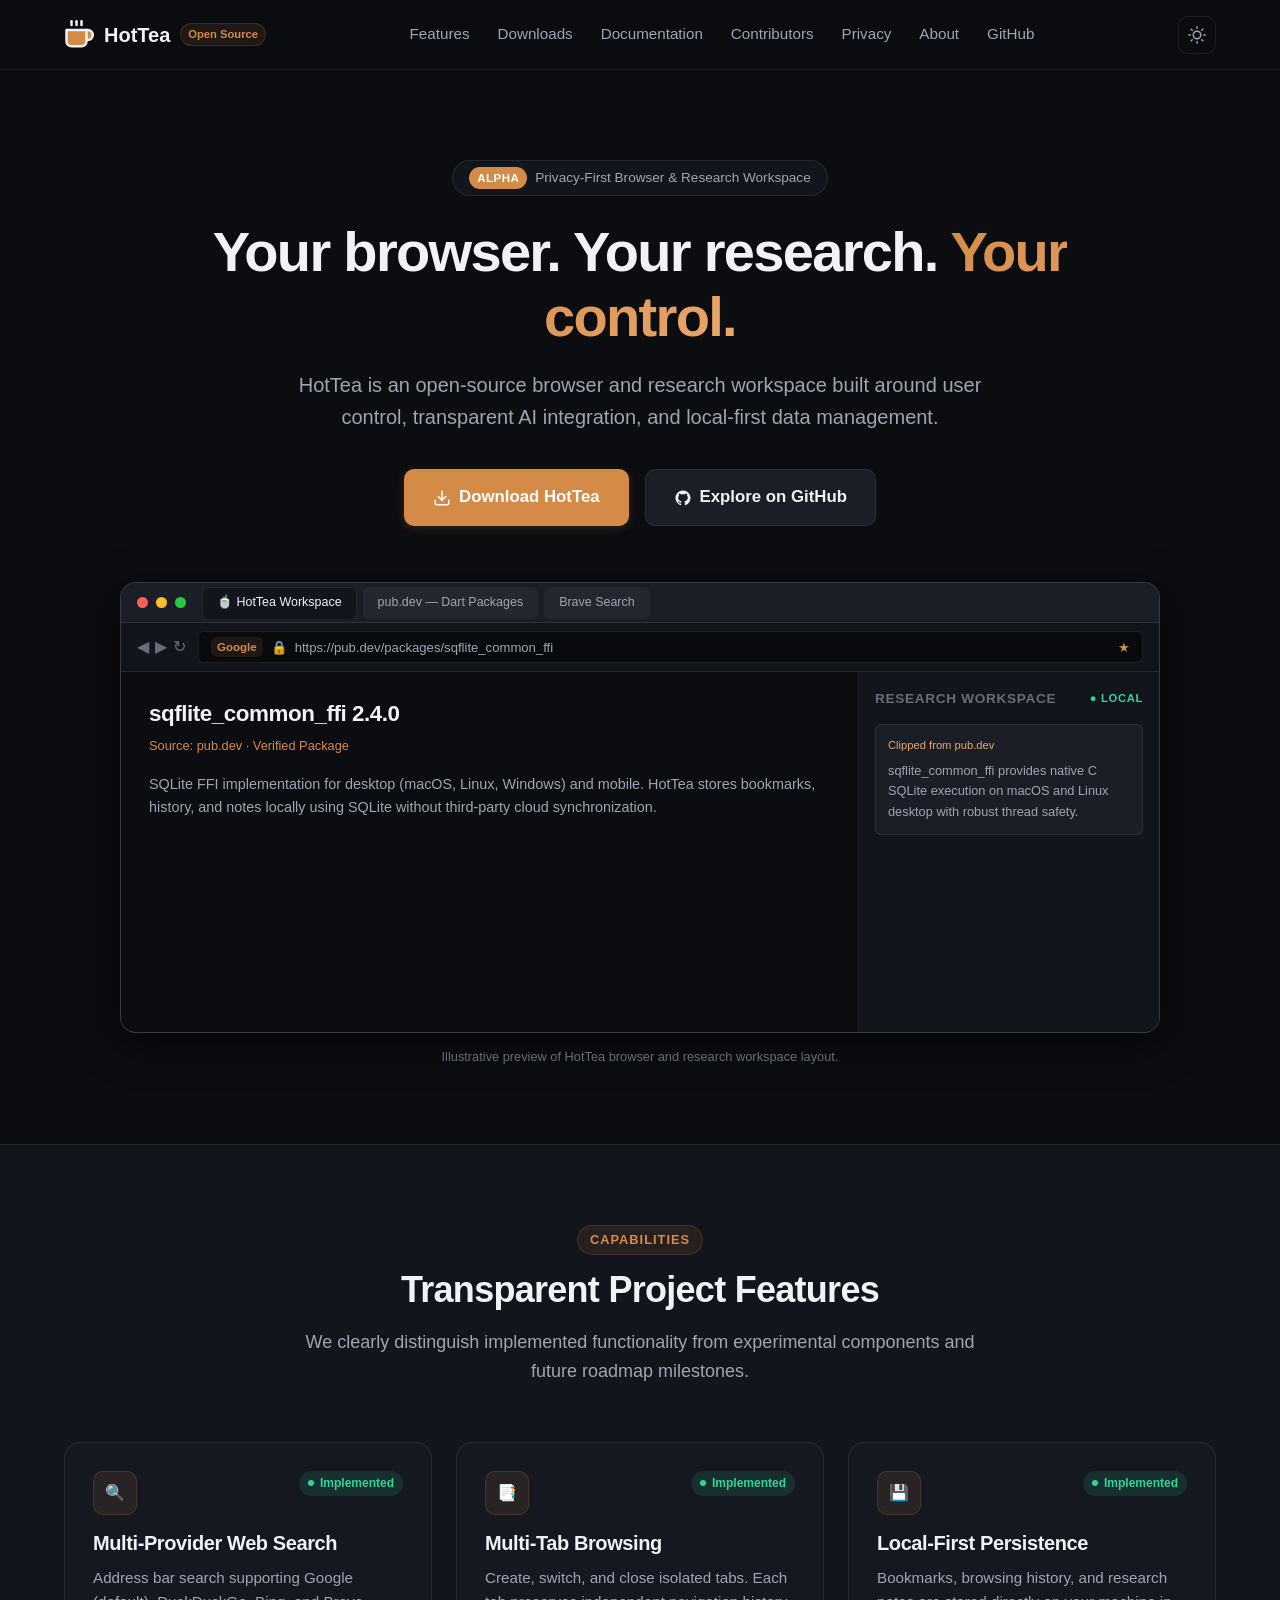
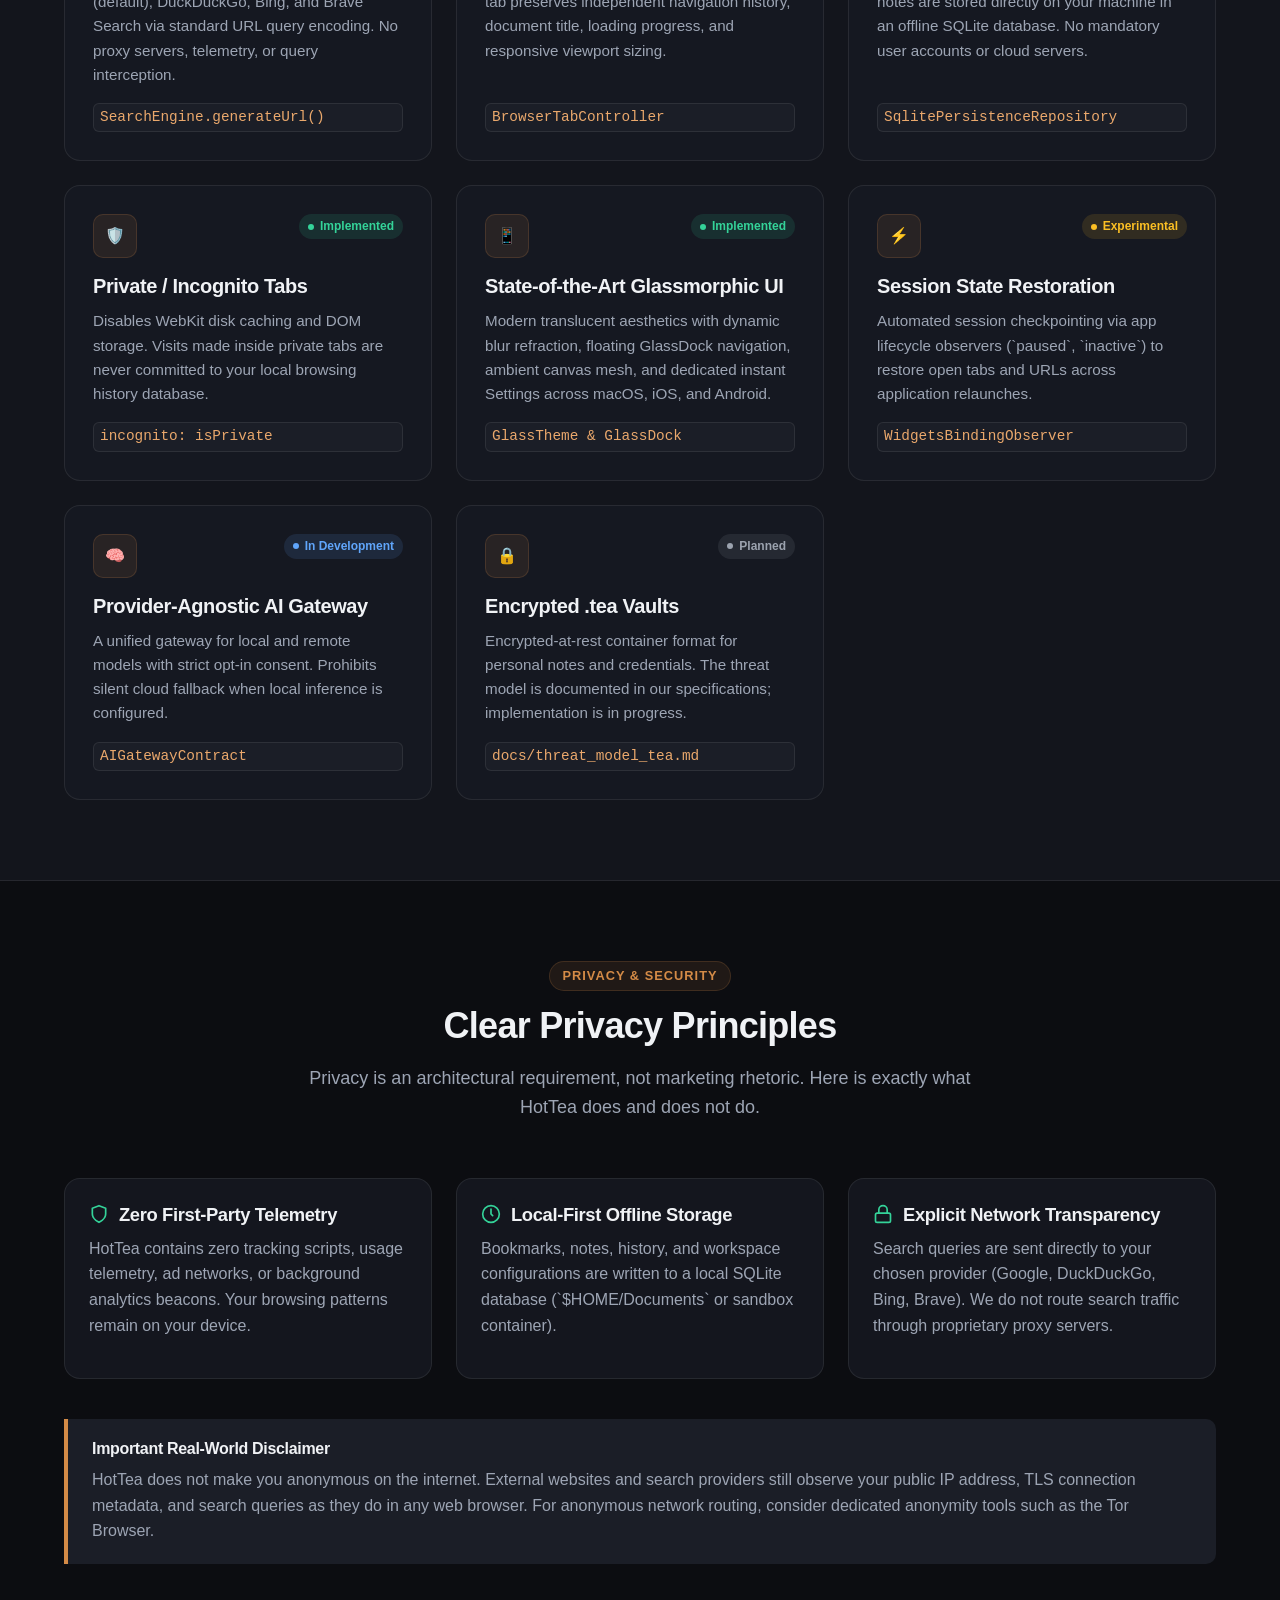
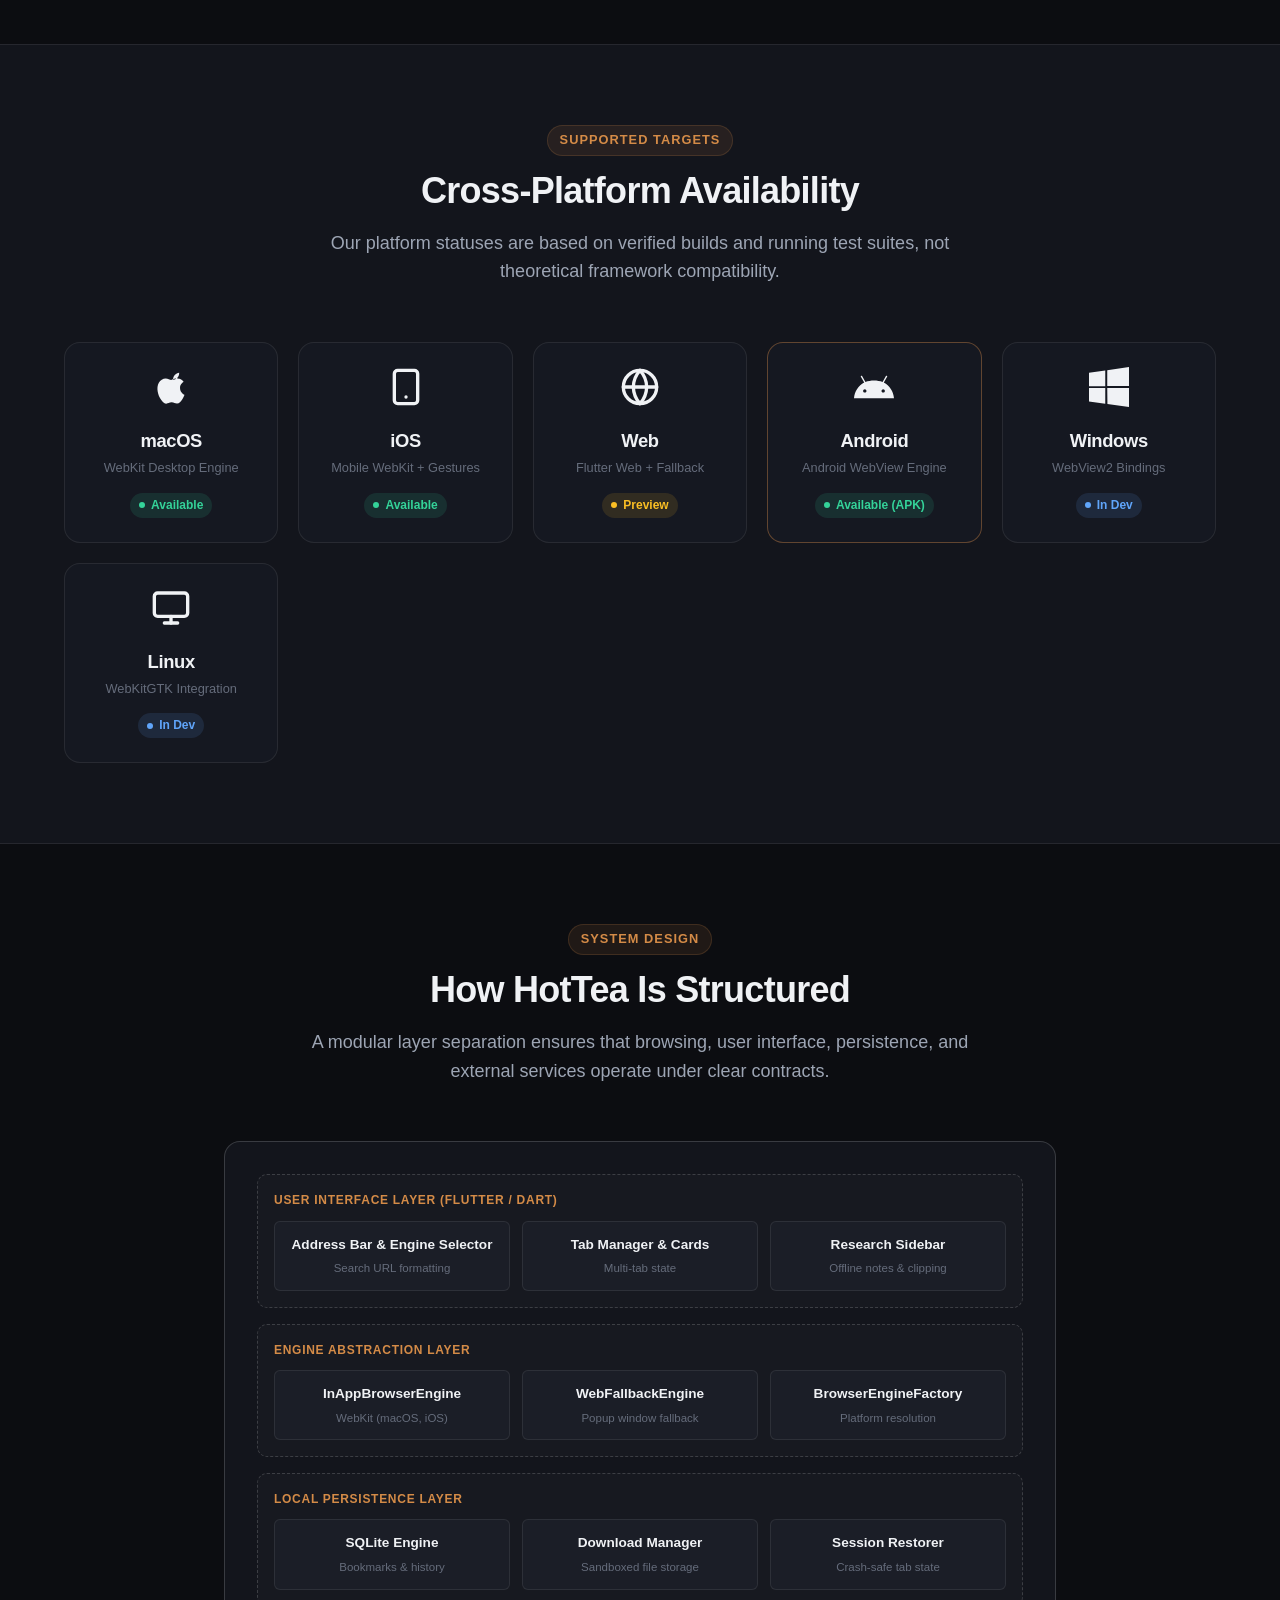
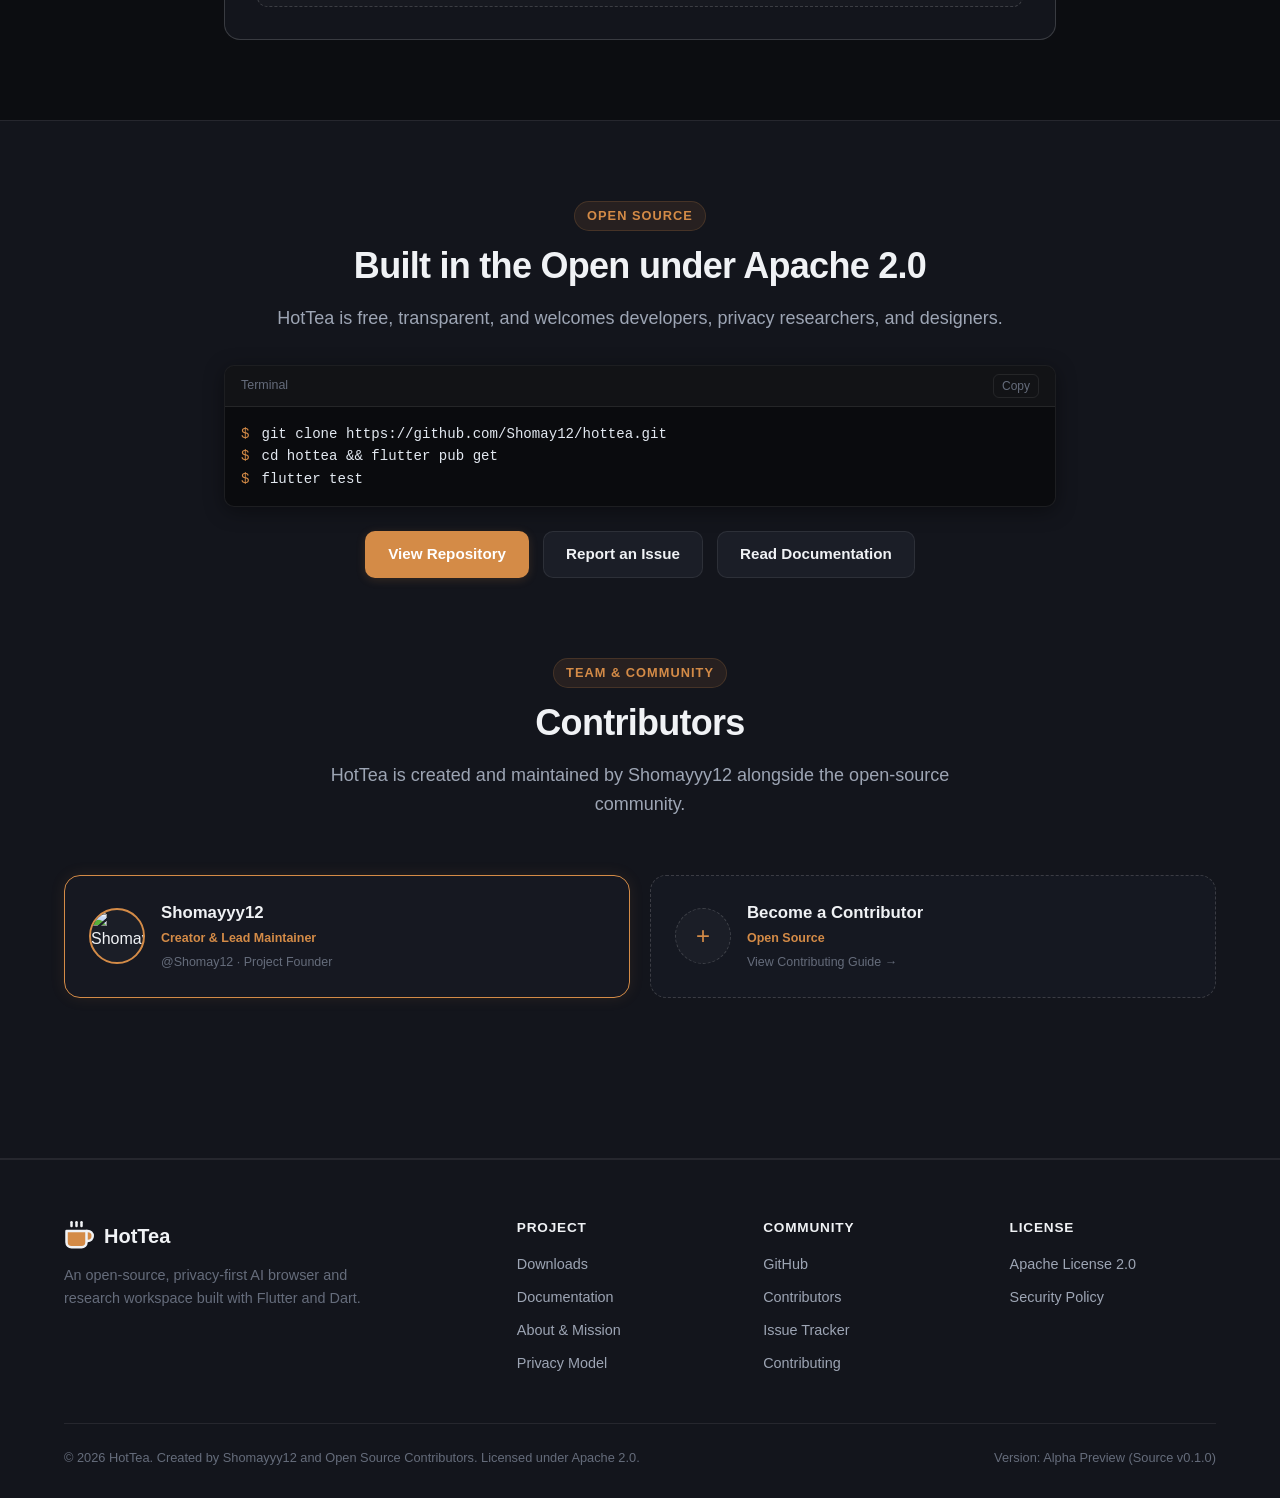
==== commit ebf4e57f: "feat: rebuild glassmorphic UI, add Settings buttons, release Android APK, and update HotTea website" ====
--- a/hottea-website/index.html
+++ b/hottea-website/index.html
@@ -239,11 +239,11 @@
               <div class="feature-icon">📱</div>
               <span class="status-badge status-implemented">Implemented</span>
             </div>
-            <h3 class="feature-title">Adaptive Mobile & Desktop UI</h3>
-            <p class="feature-desc">
-              Responsive form factors with an ergonomic bottom navigation toolbar, tab card switcher, and native edge-swipe gesture navigation on iOS phones.
-            </p>
-            <code>shortestSide &lt; 600</code>
+            <h3 class="feature-title">State-of-the-Art Glassmorphic UI</h3>
+            <p class="feature-desc">
+              Modern translucent aesthetics with dynamic blur refraction, floating GlassDock navigation, ambient canvas mesh, and dedicated instant Settings across macOS, iOS, and Android.
+            </p>
+            <code>GlassTheme &amp; GlassDock</code>
           </div>
 
           <!-- Experimental: Session Restoration -->
@@ -386,7 +386,7 @@
           </div>
 
           <!-- Android -->
-          <div class="platform-card">
+          <div class="platform-card" style="border-color: rgba(212, 139, 71, 0.4);">
             <div class="platform-icon">
               <svg width="40" height="40" viewBox="0 0 24 24" fill="currentColor">
                 <path d="M17.523 15.3414c-.5511 0-.9993-.4486-.9993-.9997s.4482-.9993.9993-.9993c.551 0 .9992.4482.9992.9993.0001.5511-.4482.9997-.9992.9997m-11.046 0c-.5511 0-.9993-.4486-.9993-.9997s.4482-.9993.9993-.9993c.5511 0 .9993.4482.9993.9993 0 .5511-.4482.9997-.9993.9997m11.4045-6.02l1.9973-3.4592a.416.416 0 00-.1521-.5676.416.416 0 00-.5676.1521l-2.0223 3.503C15.5902 8.411 13.8533 8.0818 12 8.0818s-3.5902.3292-5.1368.8679L4.8409 5.4467a.4161.4161 0 00-.5677-.1521.4157.4157 0 00-.1521.5676l1.9973 3.4592C2.6889 11.1867.3432 14.6589 0 18.761h24c-.3432-4.1021-2.6889-7.5743-6.1185-9.4396"/>
@@ -394,7 +394,7 @@
             </div>
             <h3 class="platform-name">Android</h3>
             <span class="platform-target">Android WebView Engine</span>
-            <span class="status-badge status-in-development">In Dev</span>
+            <span class="status-badge status-implemented">Available (APK)</span>
           </div>
 
           <!-- Windows -->
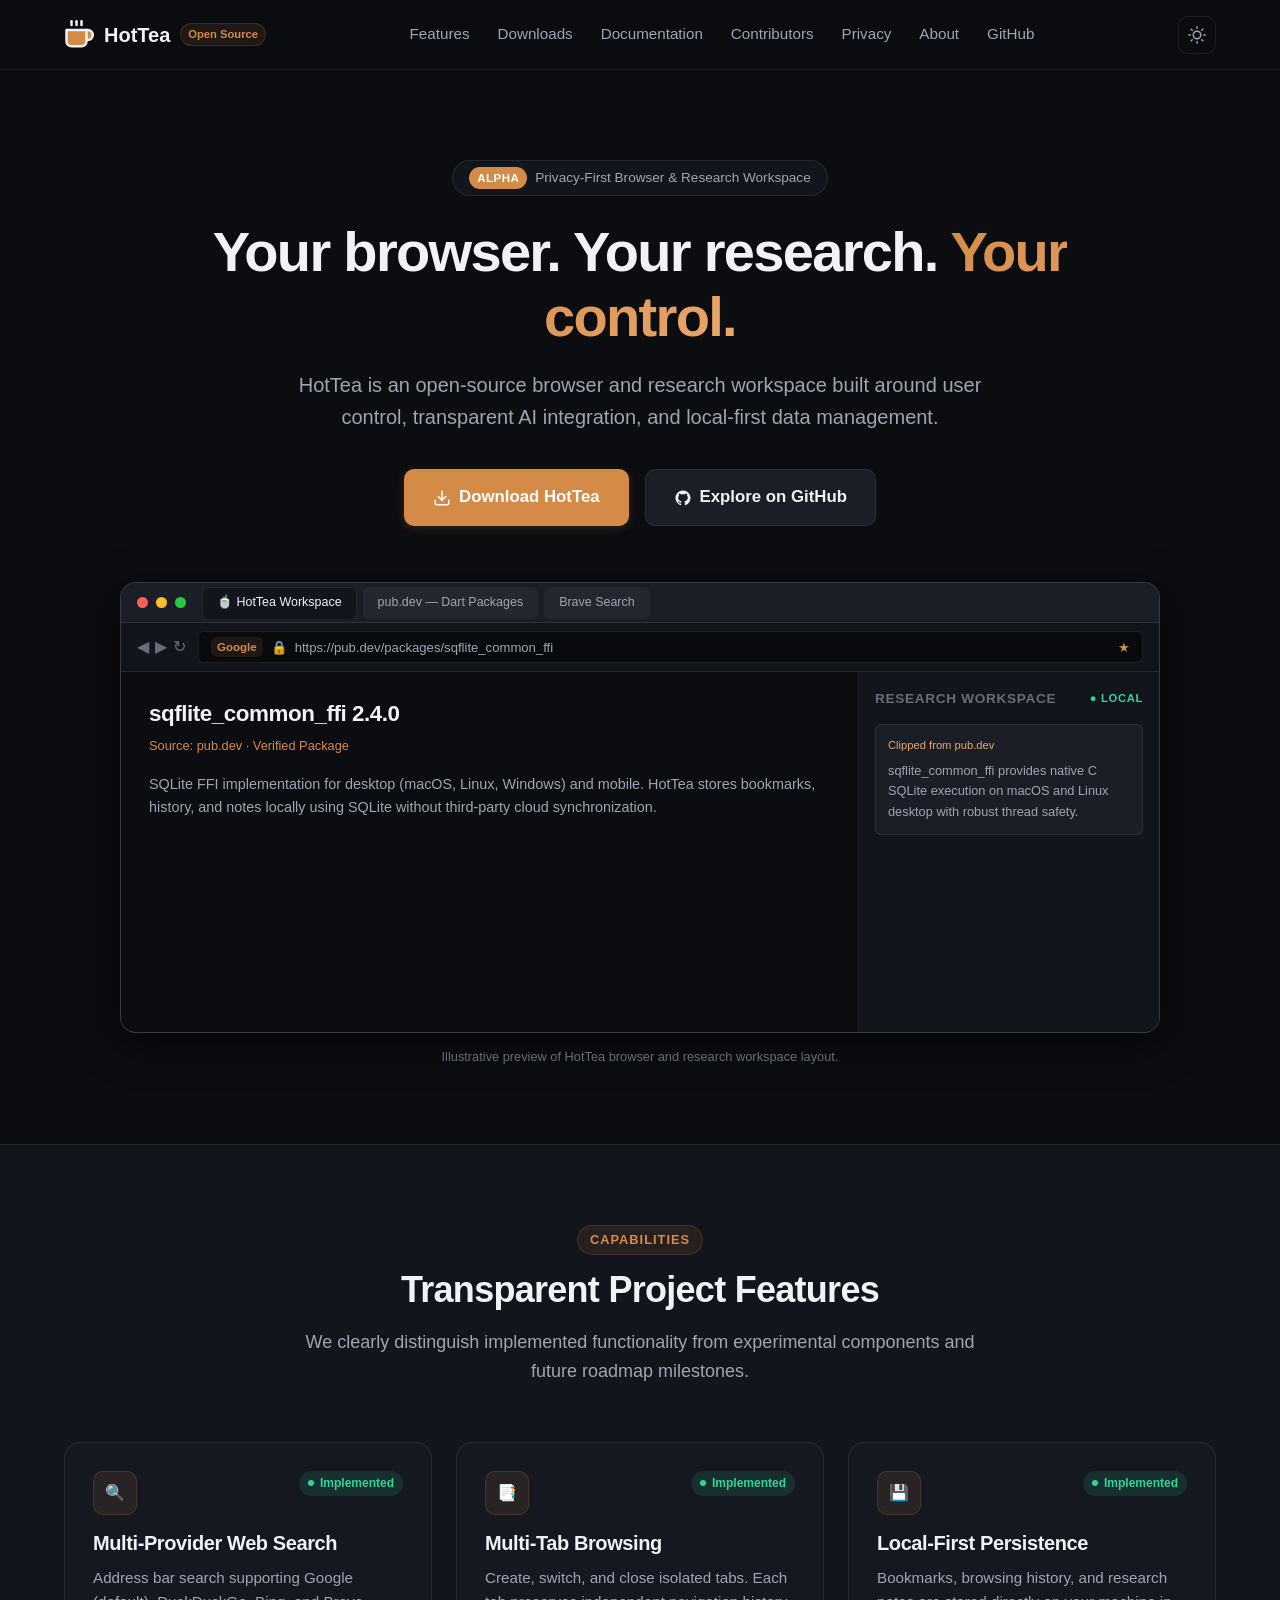
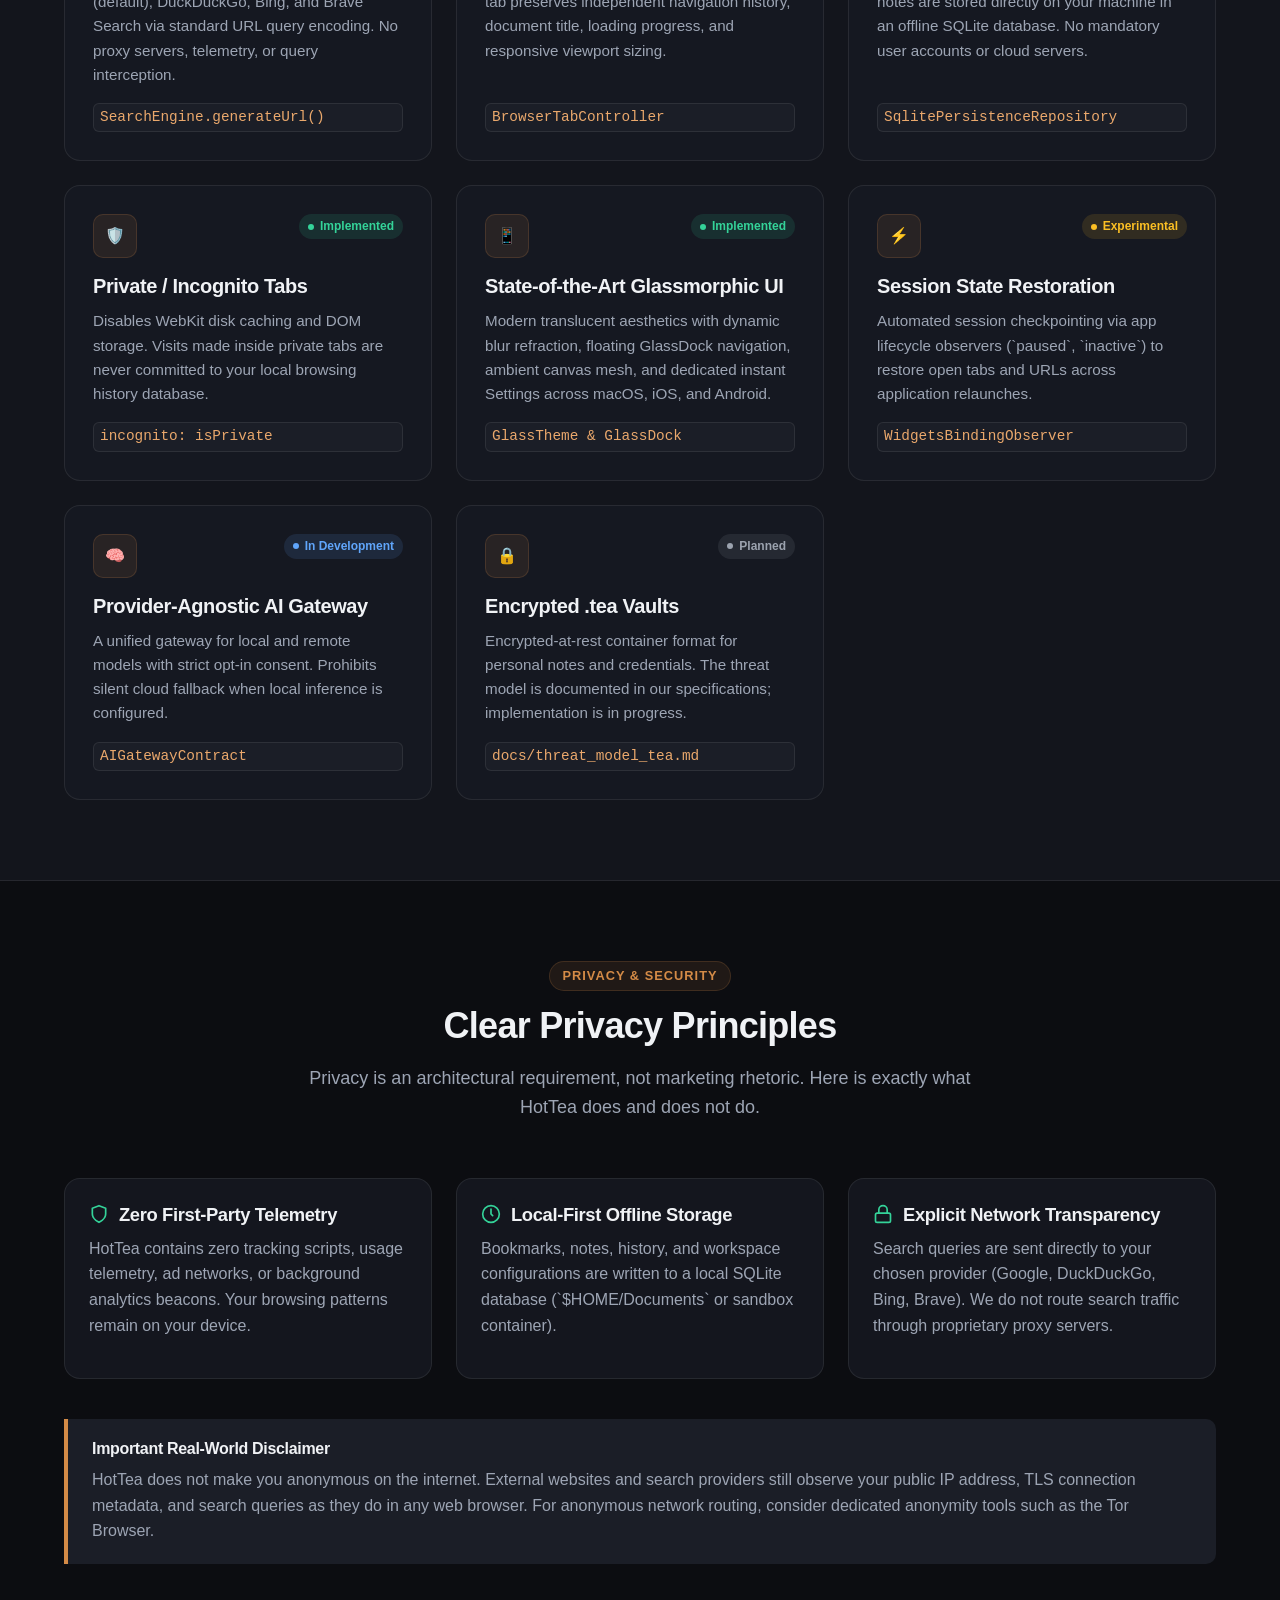
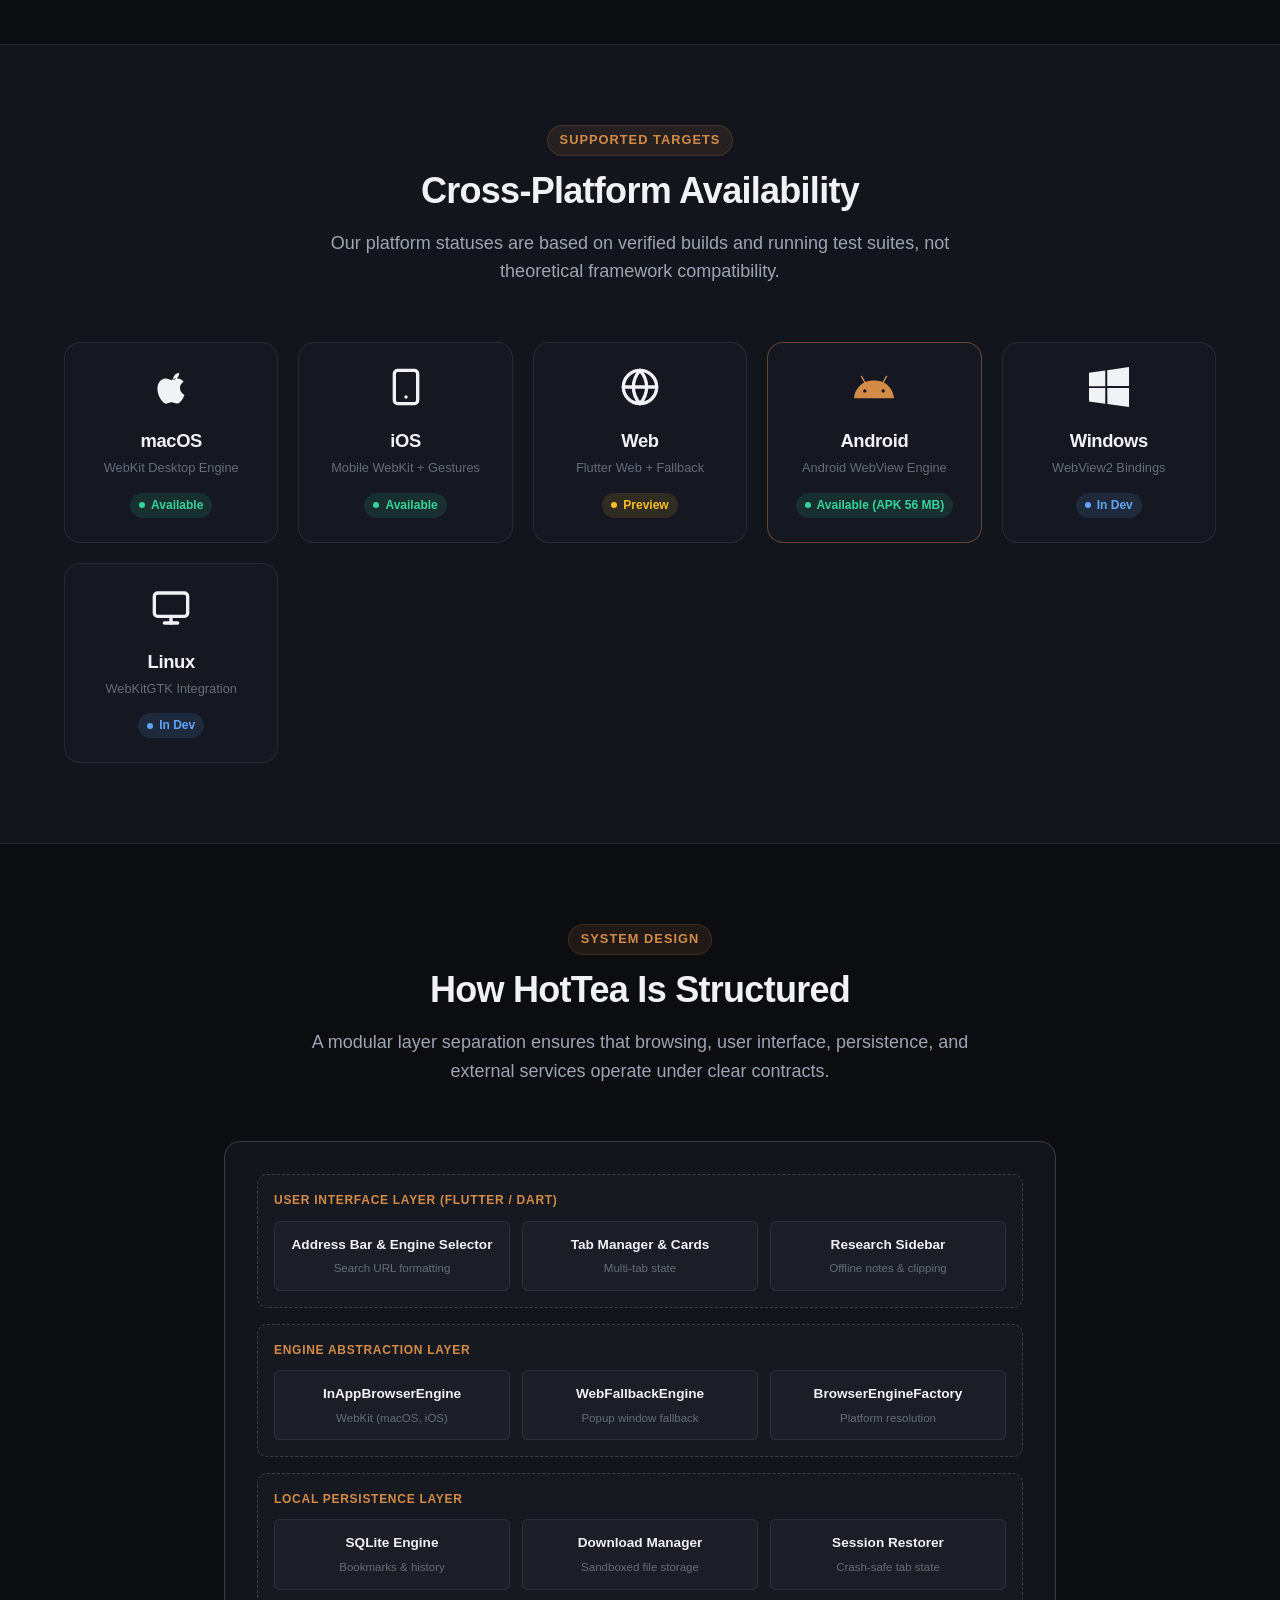
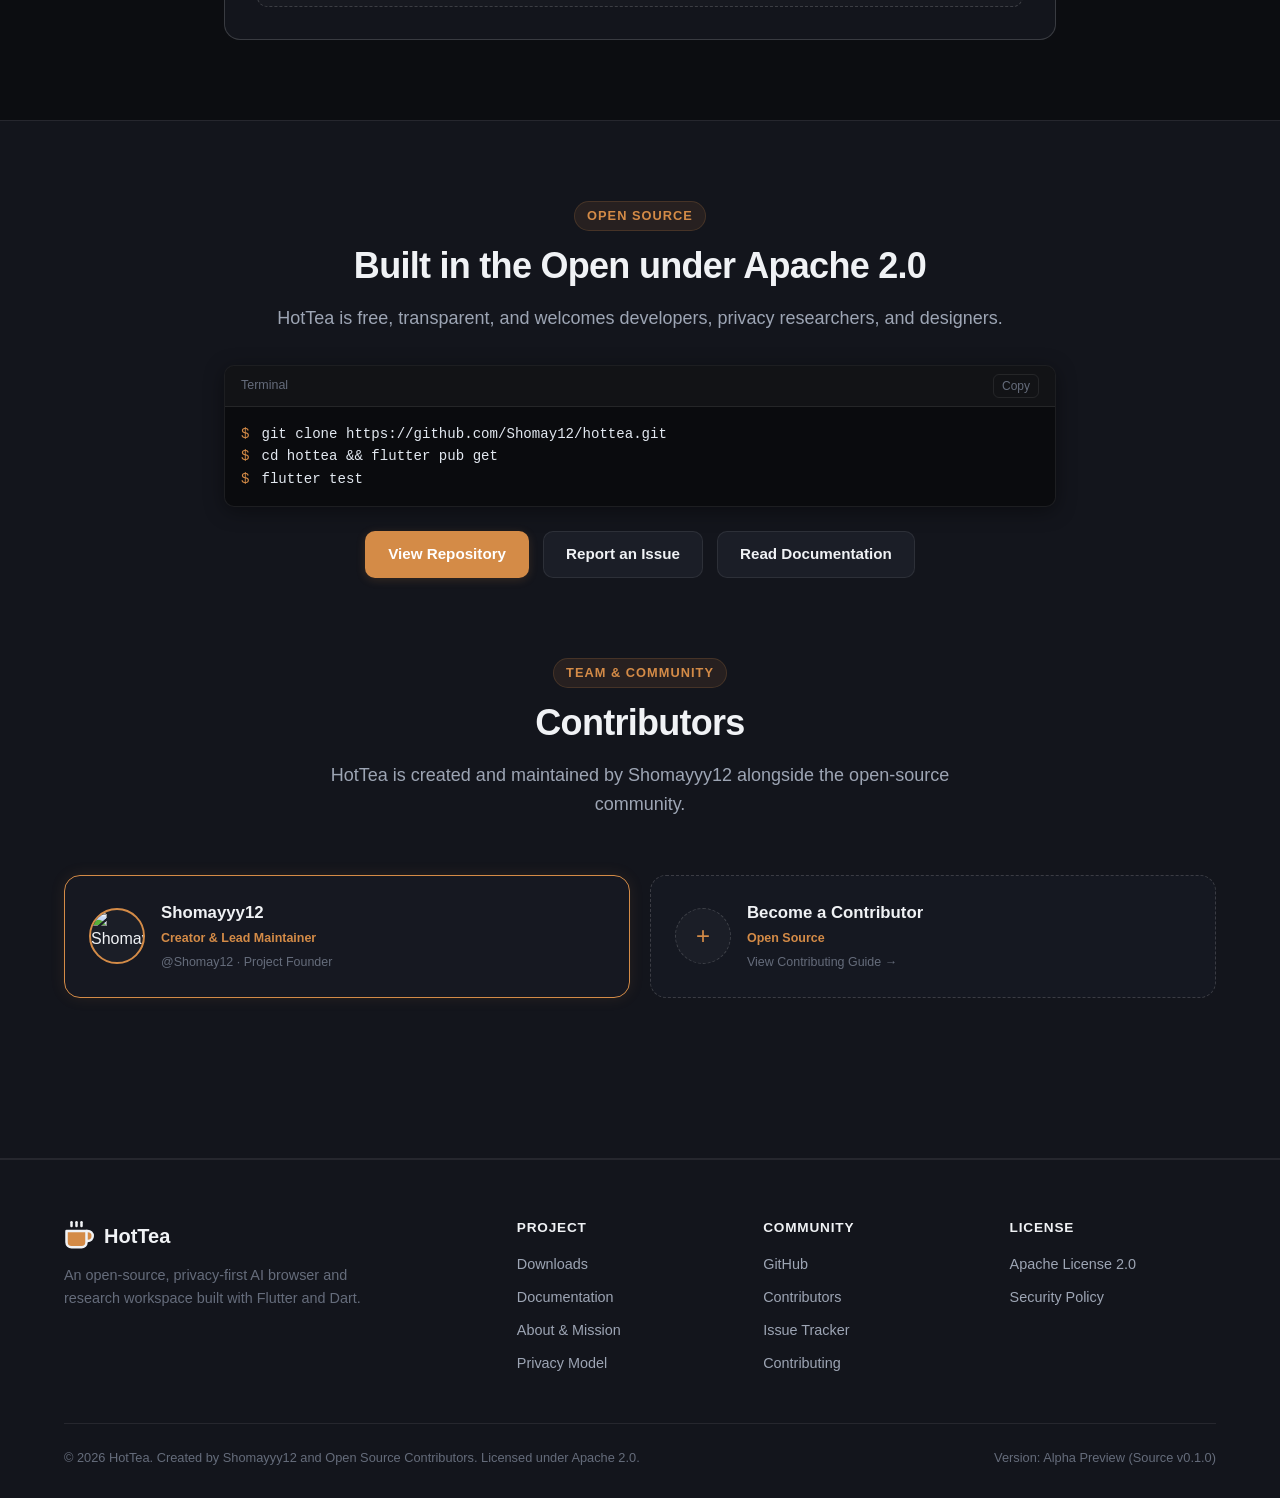
==== commit cbff2d4c: "feat(website): feature Android Release APK directly on downloads page with direct download and SHA-2" ====
--- a/hottea-website/index.html
+++ b/hottea-website/index.html
@@ -386,16 +386,16 @@
           </div>
 
           <!-- Android -->
-          <div class="platform-card" style="border-color: rgba(212, 139, 71, 0.4);">
-            <div class="platform-icon">
+          <a href="downloads.html" class="platform-card" style="text-decoration:none; color:inherit; border-color: rgba(212, 139, 71, 0.4); cursor:pointer;">
+            <div class="platform-icon" style="color: var(--accent-primary);">
               <svg width="40" height="40" viewBox="0 0 24 24" fill="currentColor">
                 <path d="M17.523 15.3414c-.5511 0-.9993-.4486-.9993-.9997s.4482-.9993.9993-.9993c.551 0 .9992.4482.9992.9993.0001.5511-.4482.9997-.9992.9997m-11.046 0c-.5511 0-.9993-.4486-.9993-.9997s.4482-.9993.9993-.9993c.5511 0 .9993.4482.9993.9993 0 .5511-.4482.9997-.9993.9997m11.4045-6.02l1.9973-3.4592a.416.416 0 00-.1521-.5676.416.416 0 00-.5676.1521l-2.0223 3.503C15.5902 8.411 13.8533 8.0818 12 8.0818s-3.5902.3292-5.1368.8679L4.8409 5.4467a.4161.4161 0 00-.5677-.1521.4157.4157 0 00-.1521.5676l1.9973 3.4592C2.6889 11.1867.3432 14.6589 0 18.761h24c-.3432-4.1021-2.6889-7.5743-6.1185-9.4396"/>
               </svg>
             </div>
             <h3 class="platform-name">Android</h3>
             <span class="platform-target">Android WebView Engine</span>
-            <span class="status-badge status-implemented">Available (APK)</span>
-          </div>
+            <span class="status-badge status-implemented">Available (APK 56 MB)</span>
+          </a>
 
           <!-- Windows -->
           <div class="platform-card">
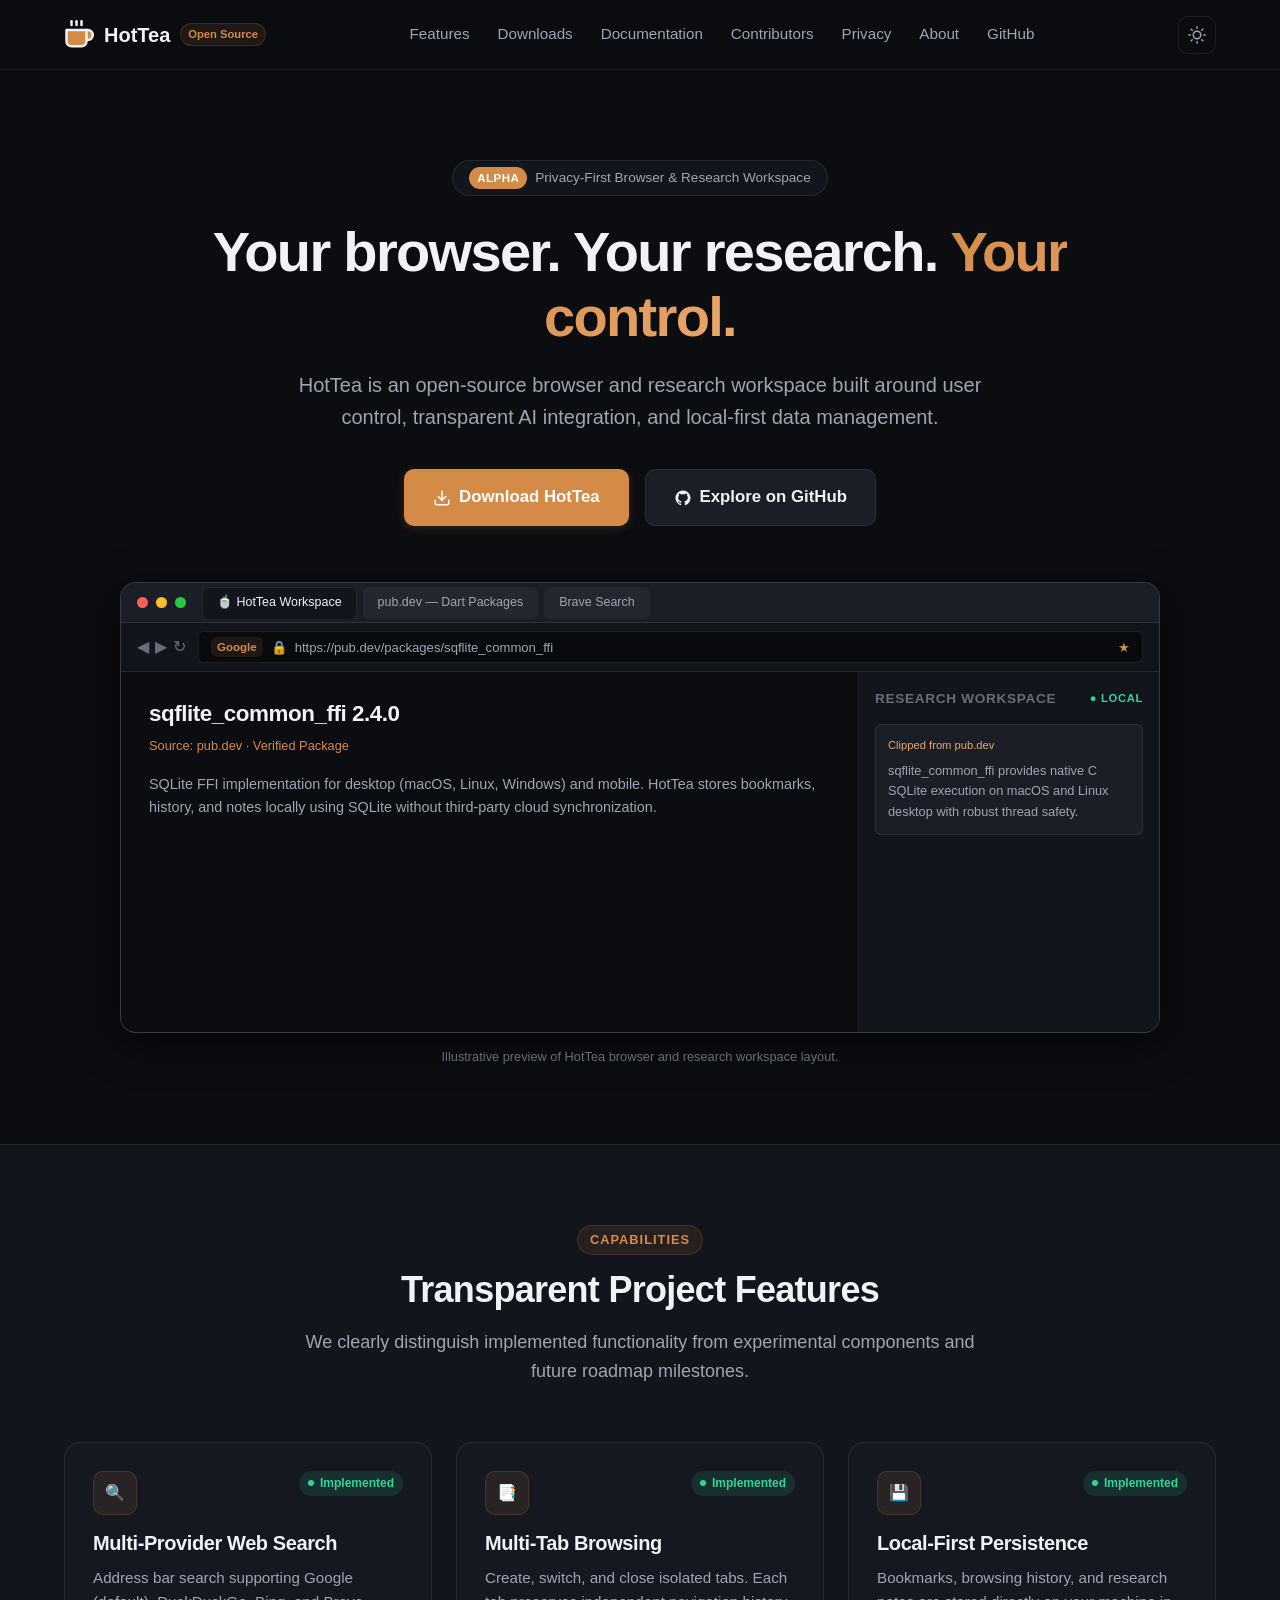
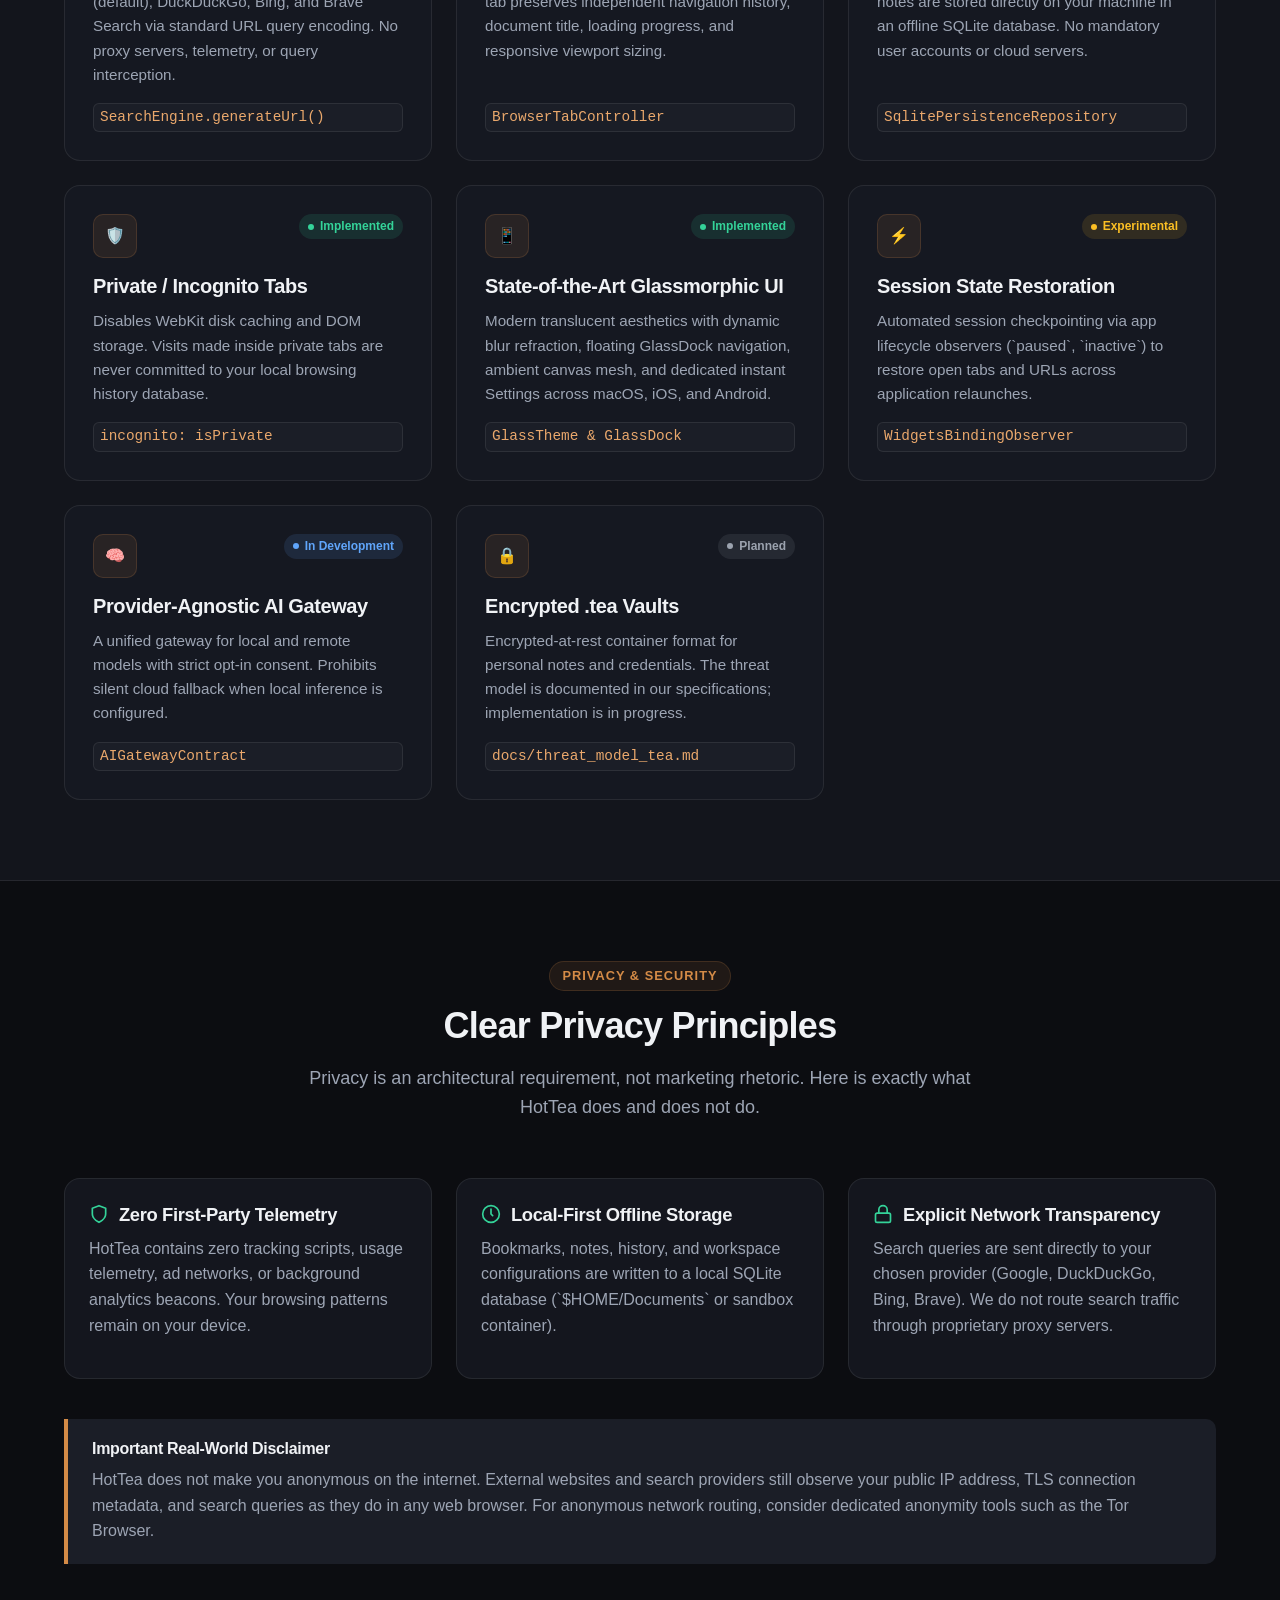
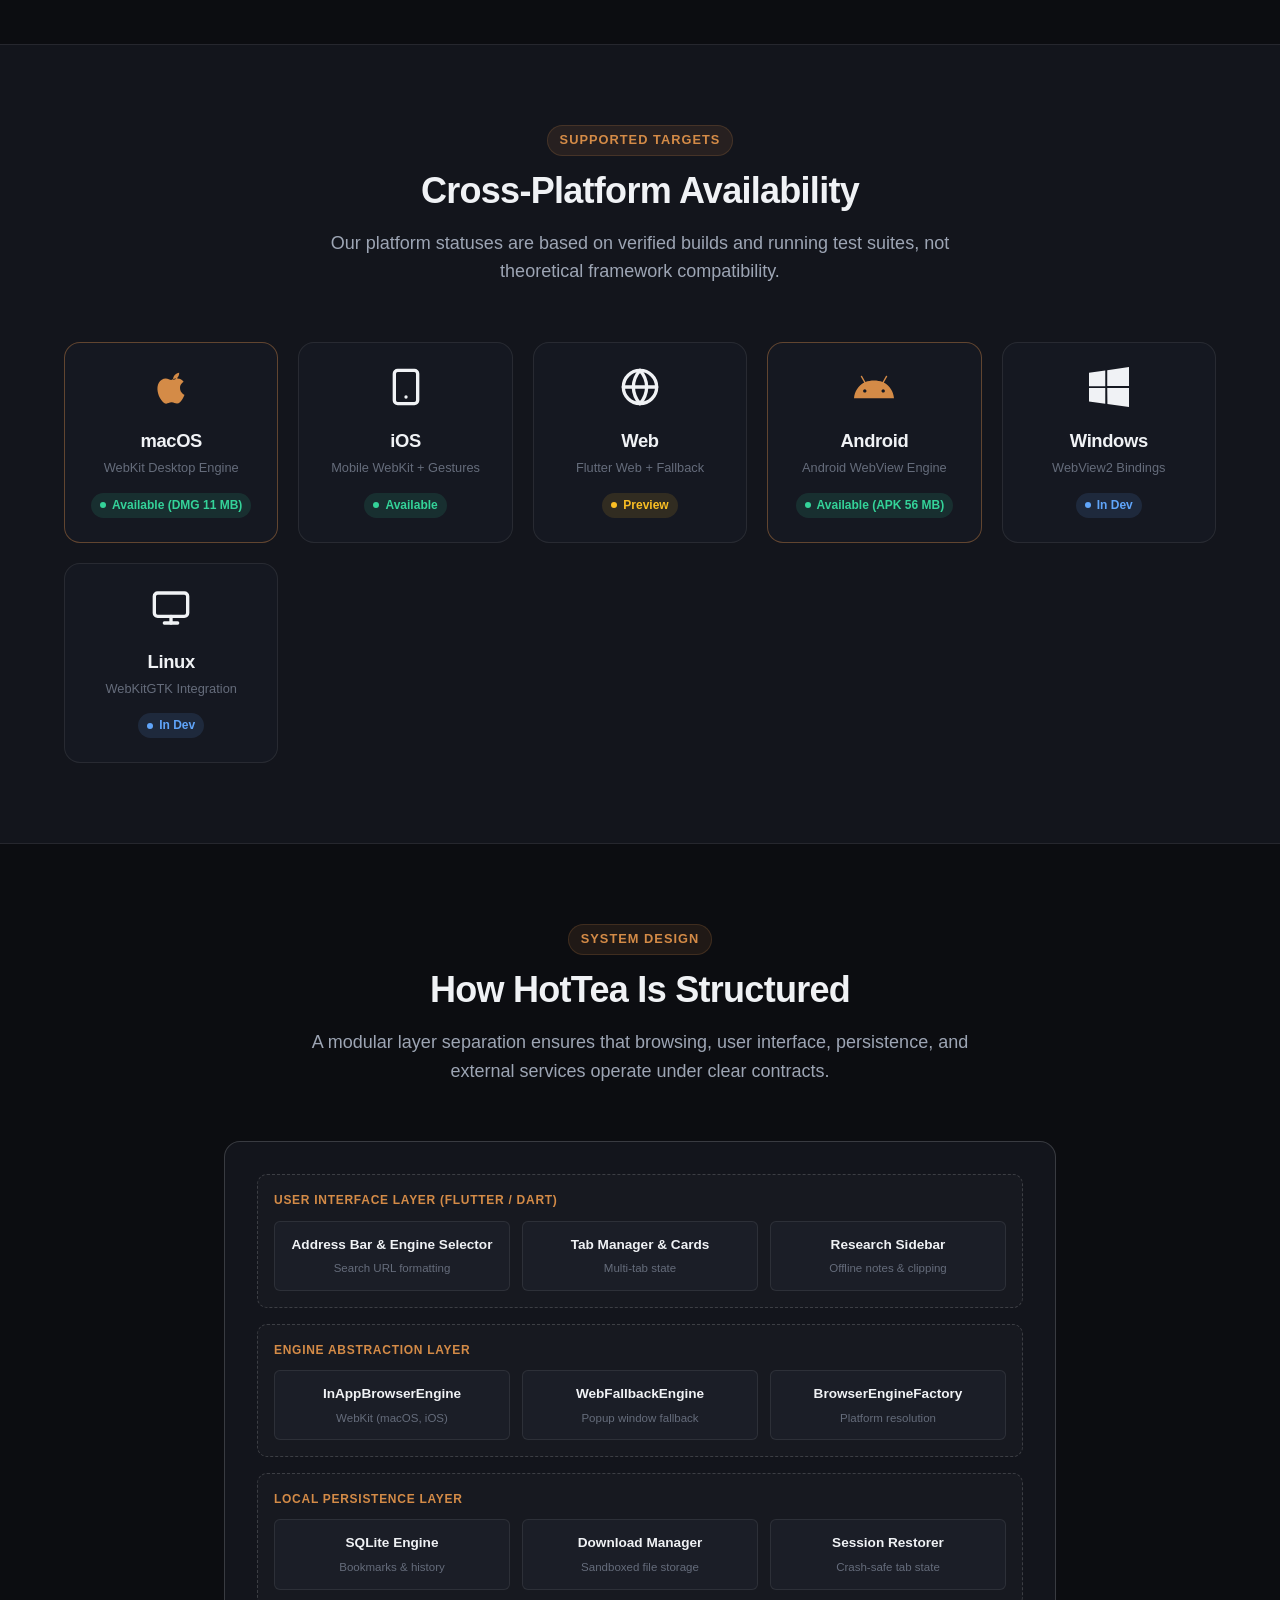
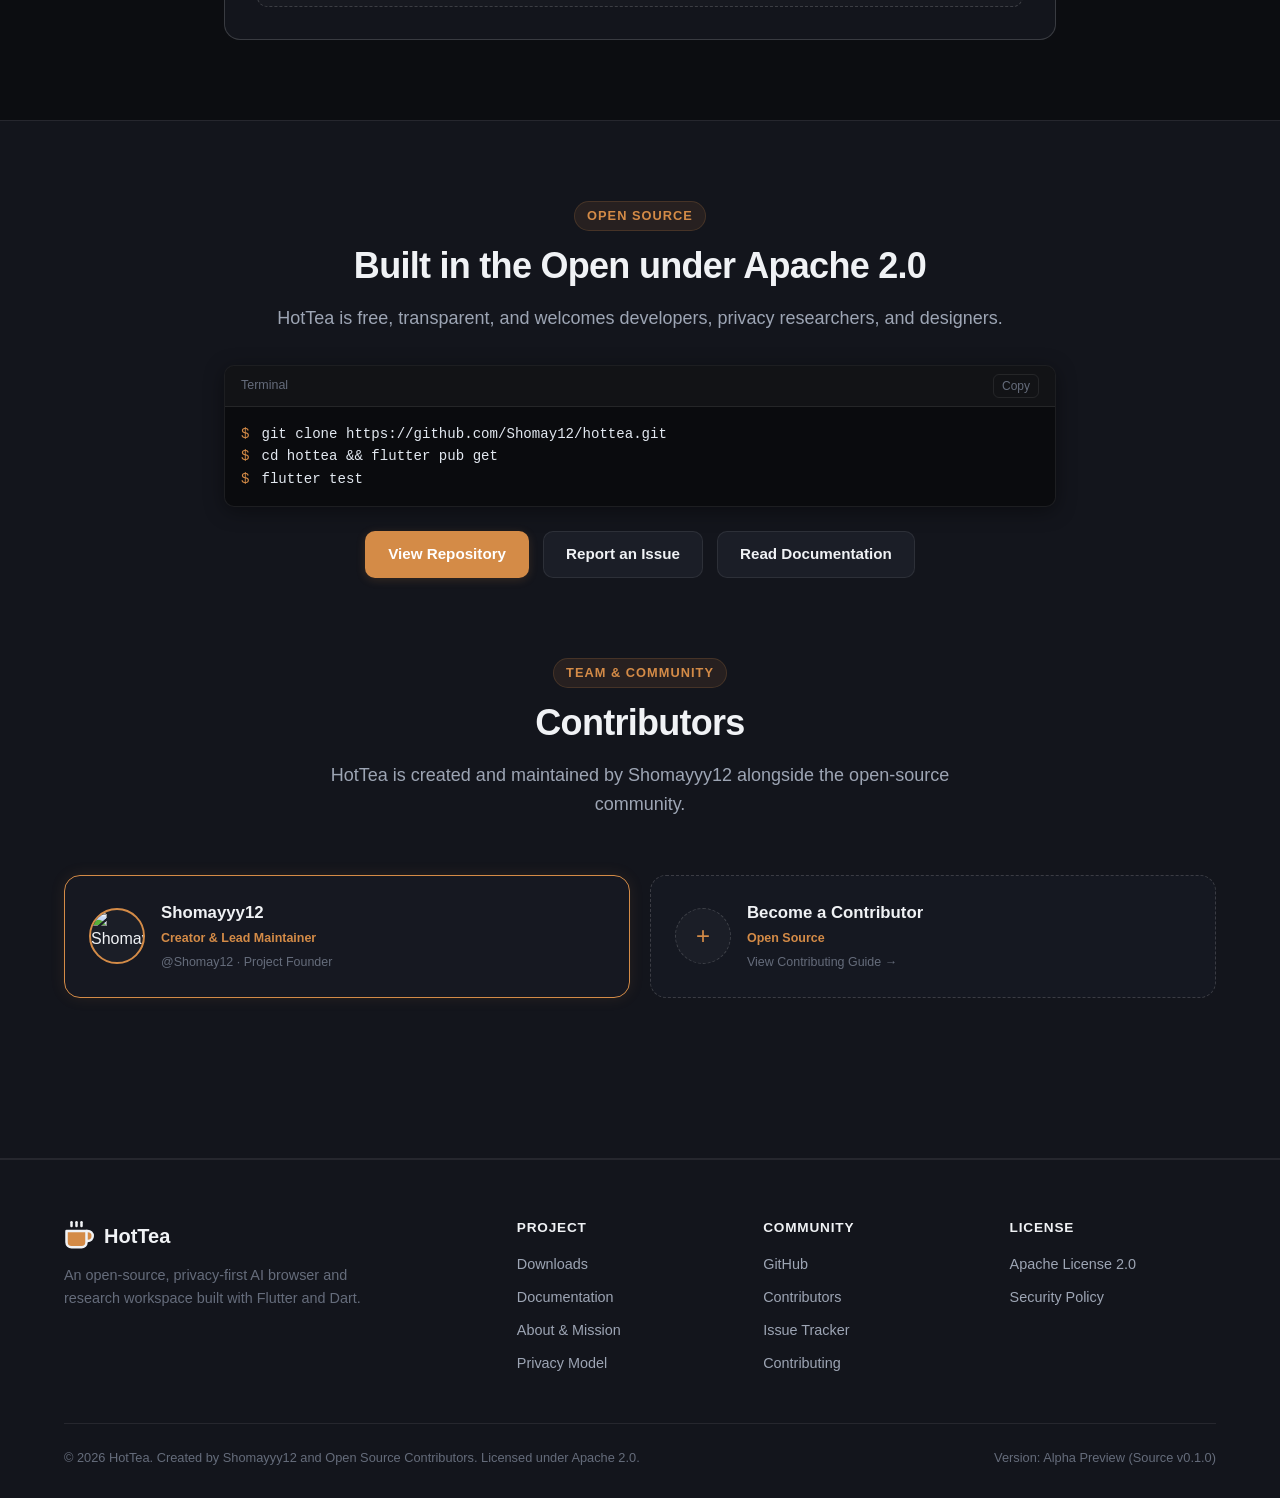
==== commit 2cae1f19: "feat(macos): build release app, package into HotTea.dmg installer, and publish to hottea-website" ====
--- a/hottea-website/index.html
+++ b/hottea-website/index.html
@@ -347,16 +347,17 @@
 
         <div class="platform-grid">
           <!-- macOS -->
-          <div class="platform-card">
-            <div class="platform-icon">
+          <!-- macOS -->
+          <a href="downloads.html" class="platform-card" style="text-decoration:none; color:inherit; border-color: rgba(212, 139, 71, 0.4); cursor:pointer;">
+            <div class="platform-icon" style="color: var(--accent-primary);">
               <svg width="40" height="40" viewBox="0 0 24 24" fill="currentColor">
                 <path d="M18.71 19.5c-.83 1.24-1.71 2.45-3.05 2.47-1.34.03-1.77-.79-3.29-.79-1.53 0-2 .77-3.27.82-1.31.05-2.3-1.32-3.14-2.53C4.25 17 2.94 12.45 4.7 9.39c.87-1.52 2.43-2.48 4.12-2.51 1.28-.02 2.5.87 3.29.87.78 0 2.26-1.07 3.81-.91.65.03 2.47.26 3.64 1.98-.09.06-2.17 1.28-2.15 3.81.03 3.02 2.65 4.03 2.68 4.04-.03.07-.42 1.44-1.38 2.83M15.97 6.37c.62-.75 1.04-1.8 0.92-2.87-.9.04-2 0.6-2.65 1.35-.58.65-1.08 1.73-.95 2.76 1 .08 2.05-.49 2.68-1.24z"/>
               </svg>
             </div>
             <h3 class="platform-name">macOS</h3>
             <span class="platform-target">WebKit Desktop Engine</span>
-            <span class="status-badge status-implemented">Available</span>
-          </div>
+            <span class="status-badge status-implemented">Available (DMG 11 MB)</span>
+          </a>
 
           <!-- iOS -->
           <div class="platform-card">
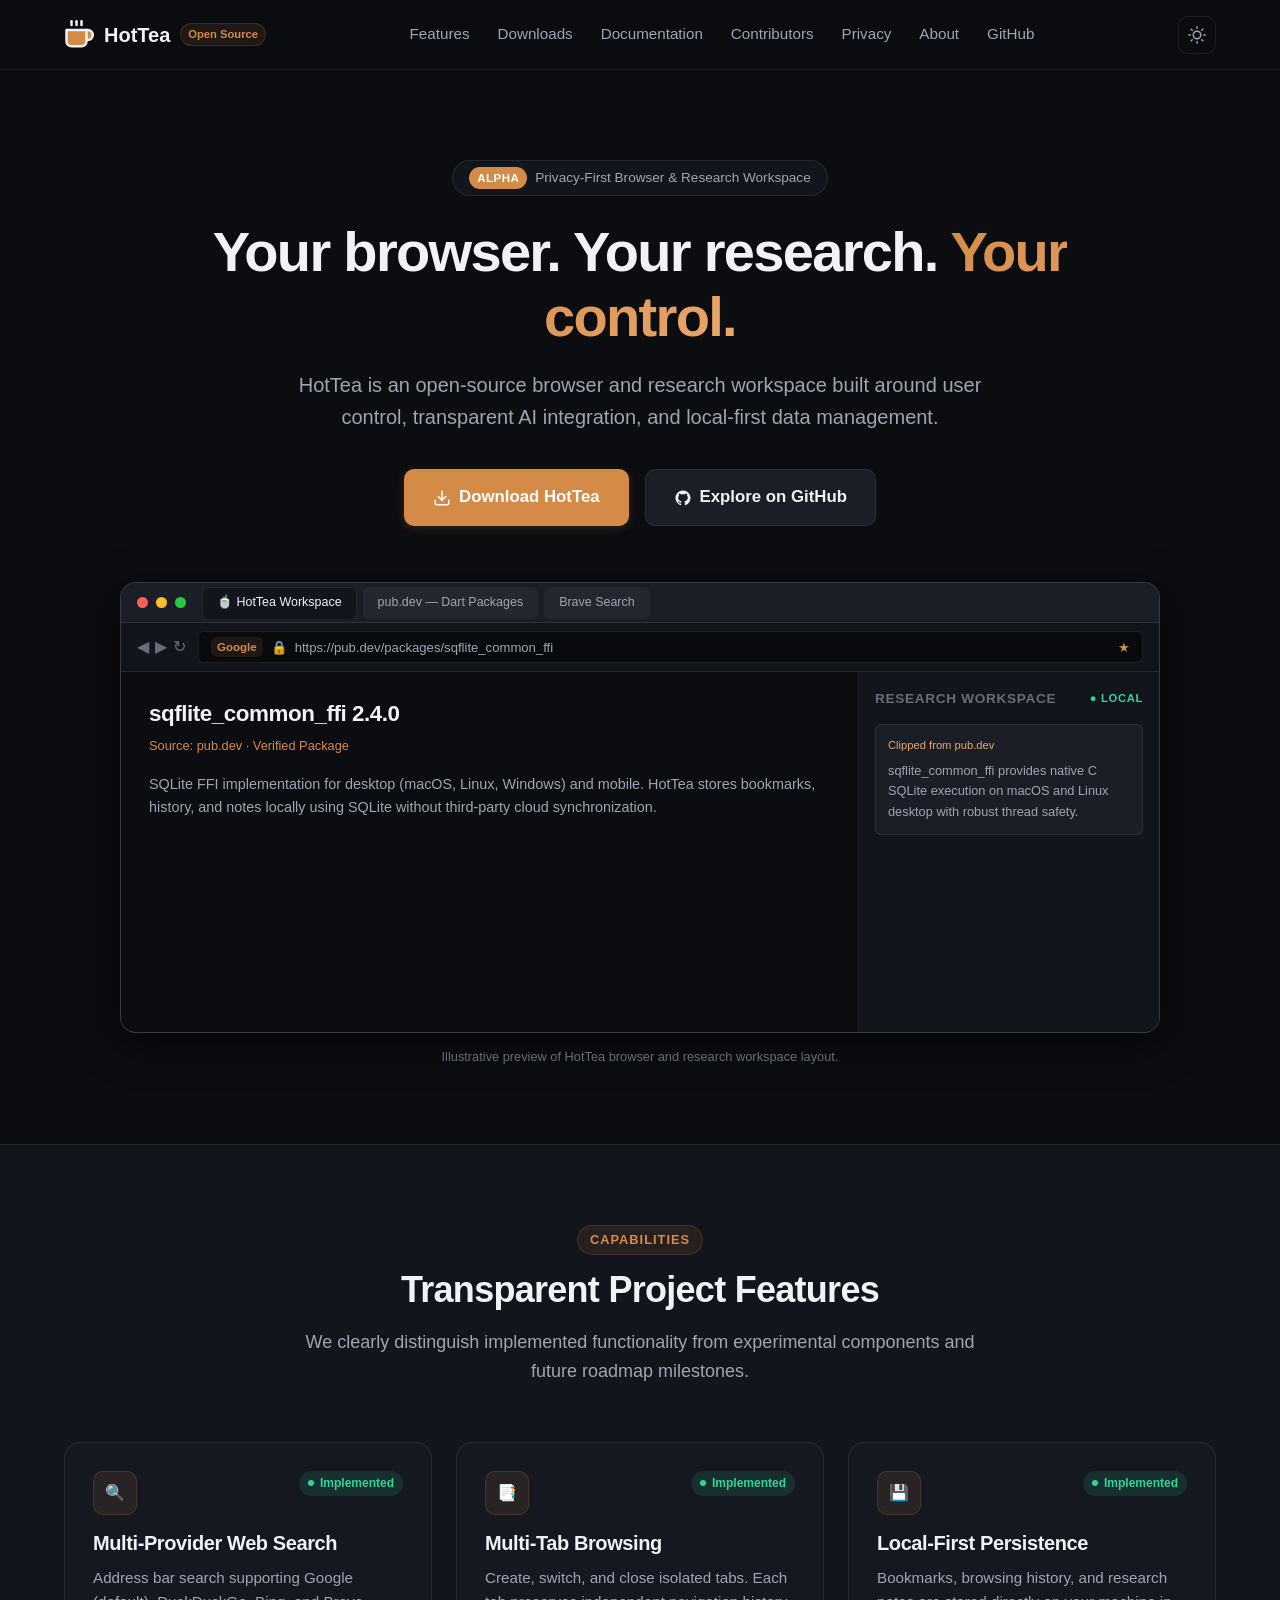
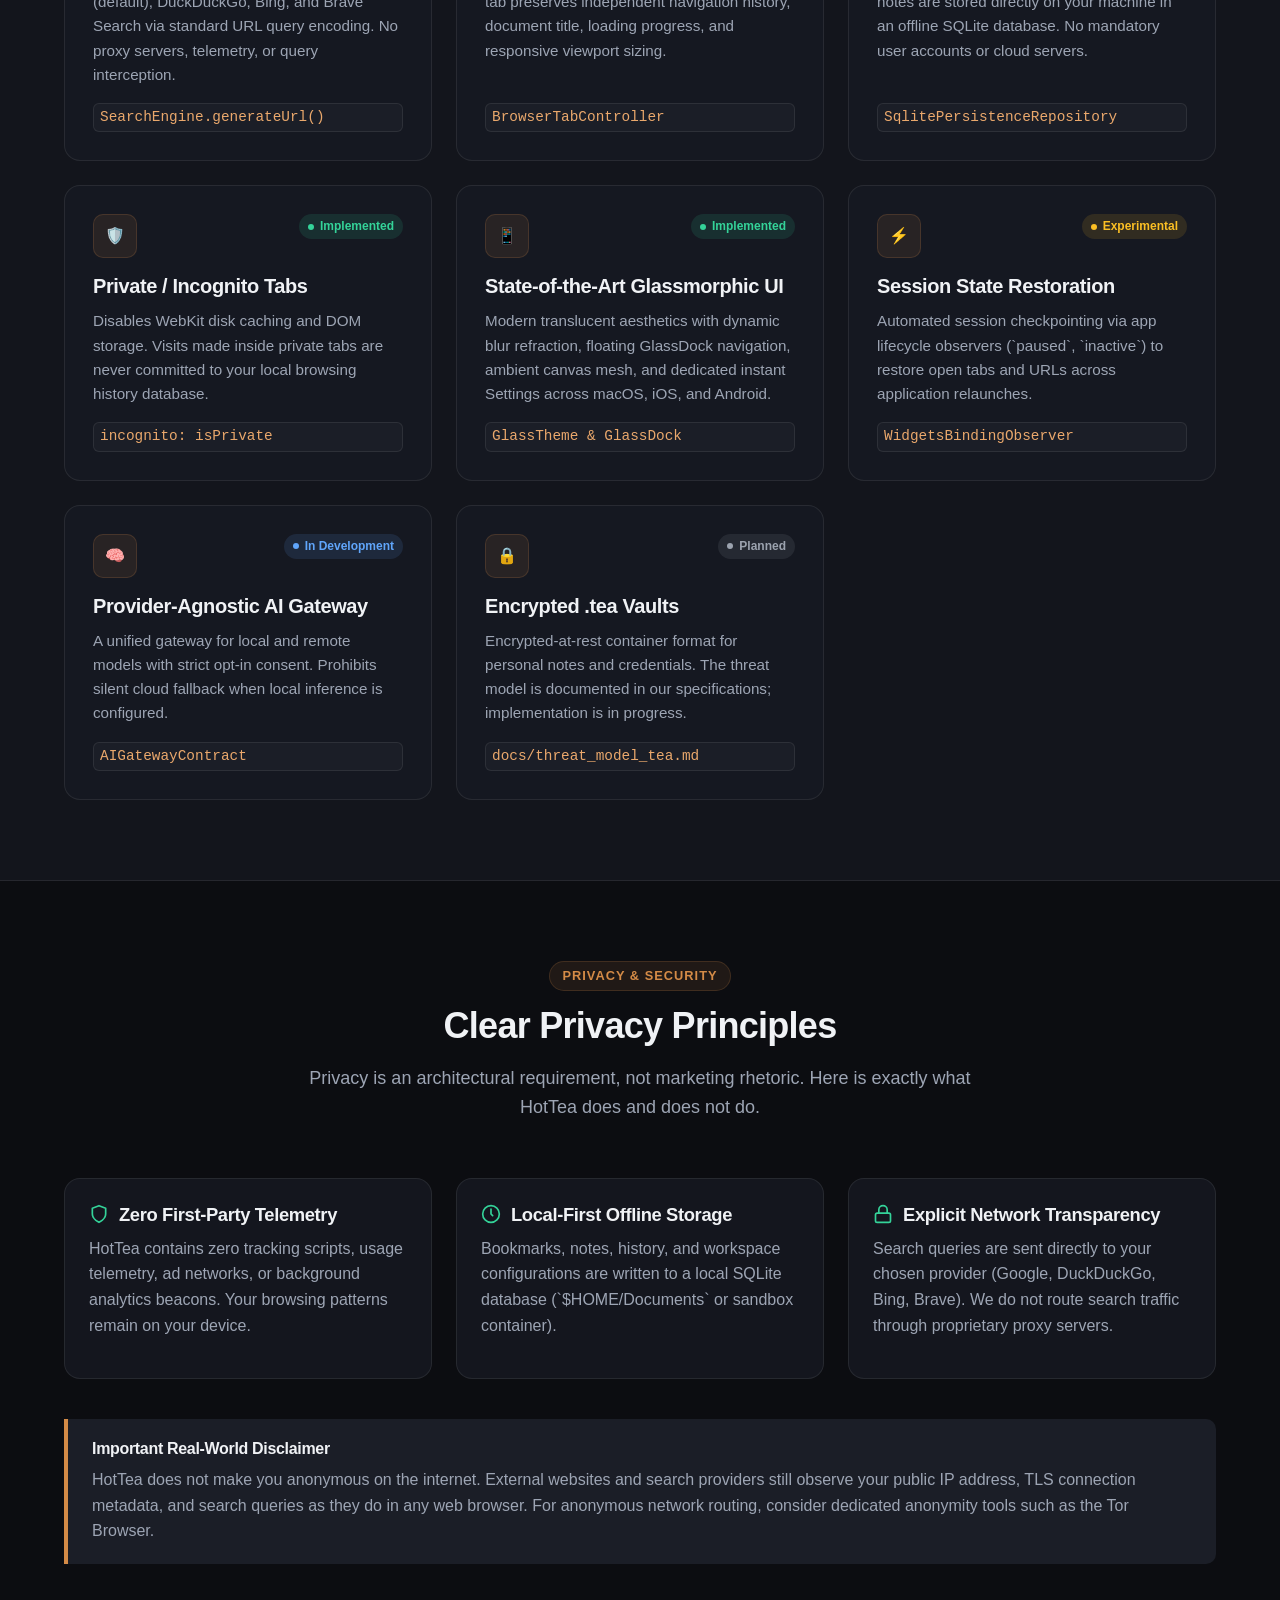
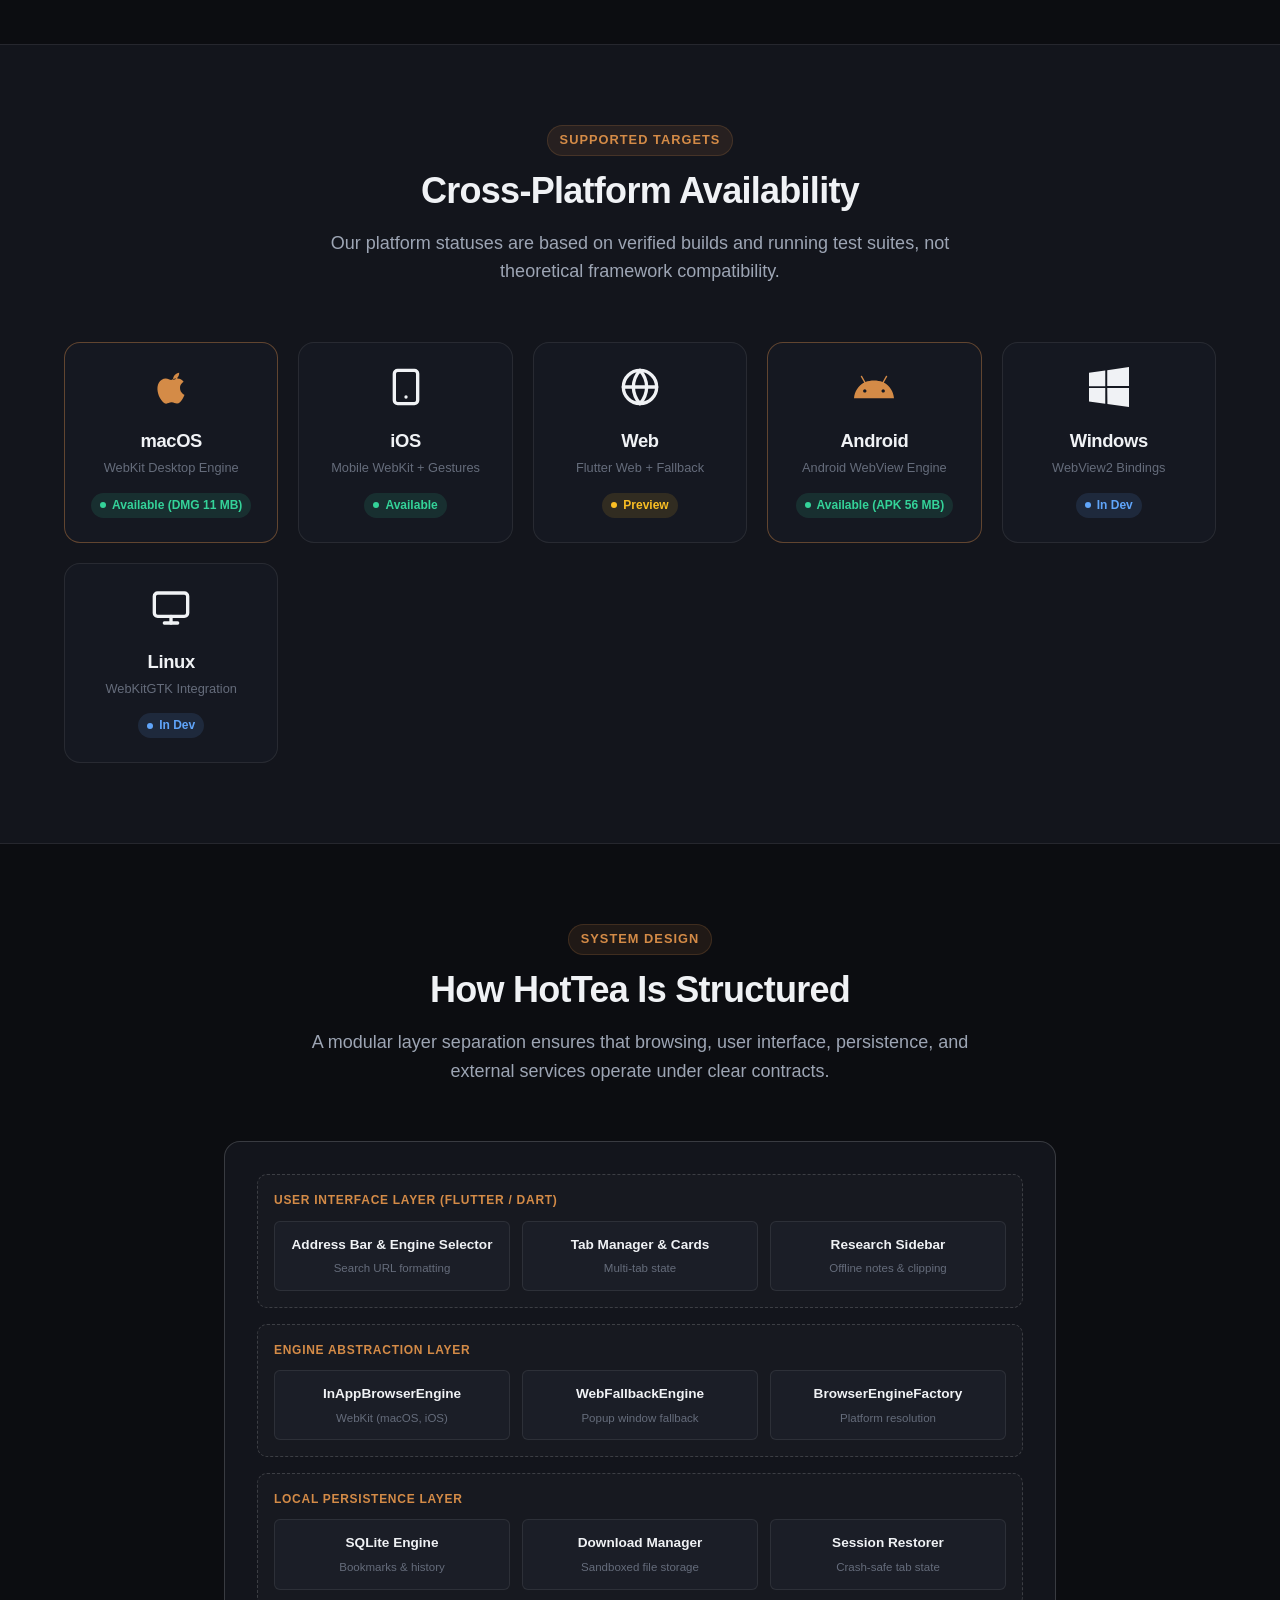
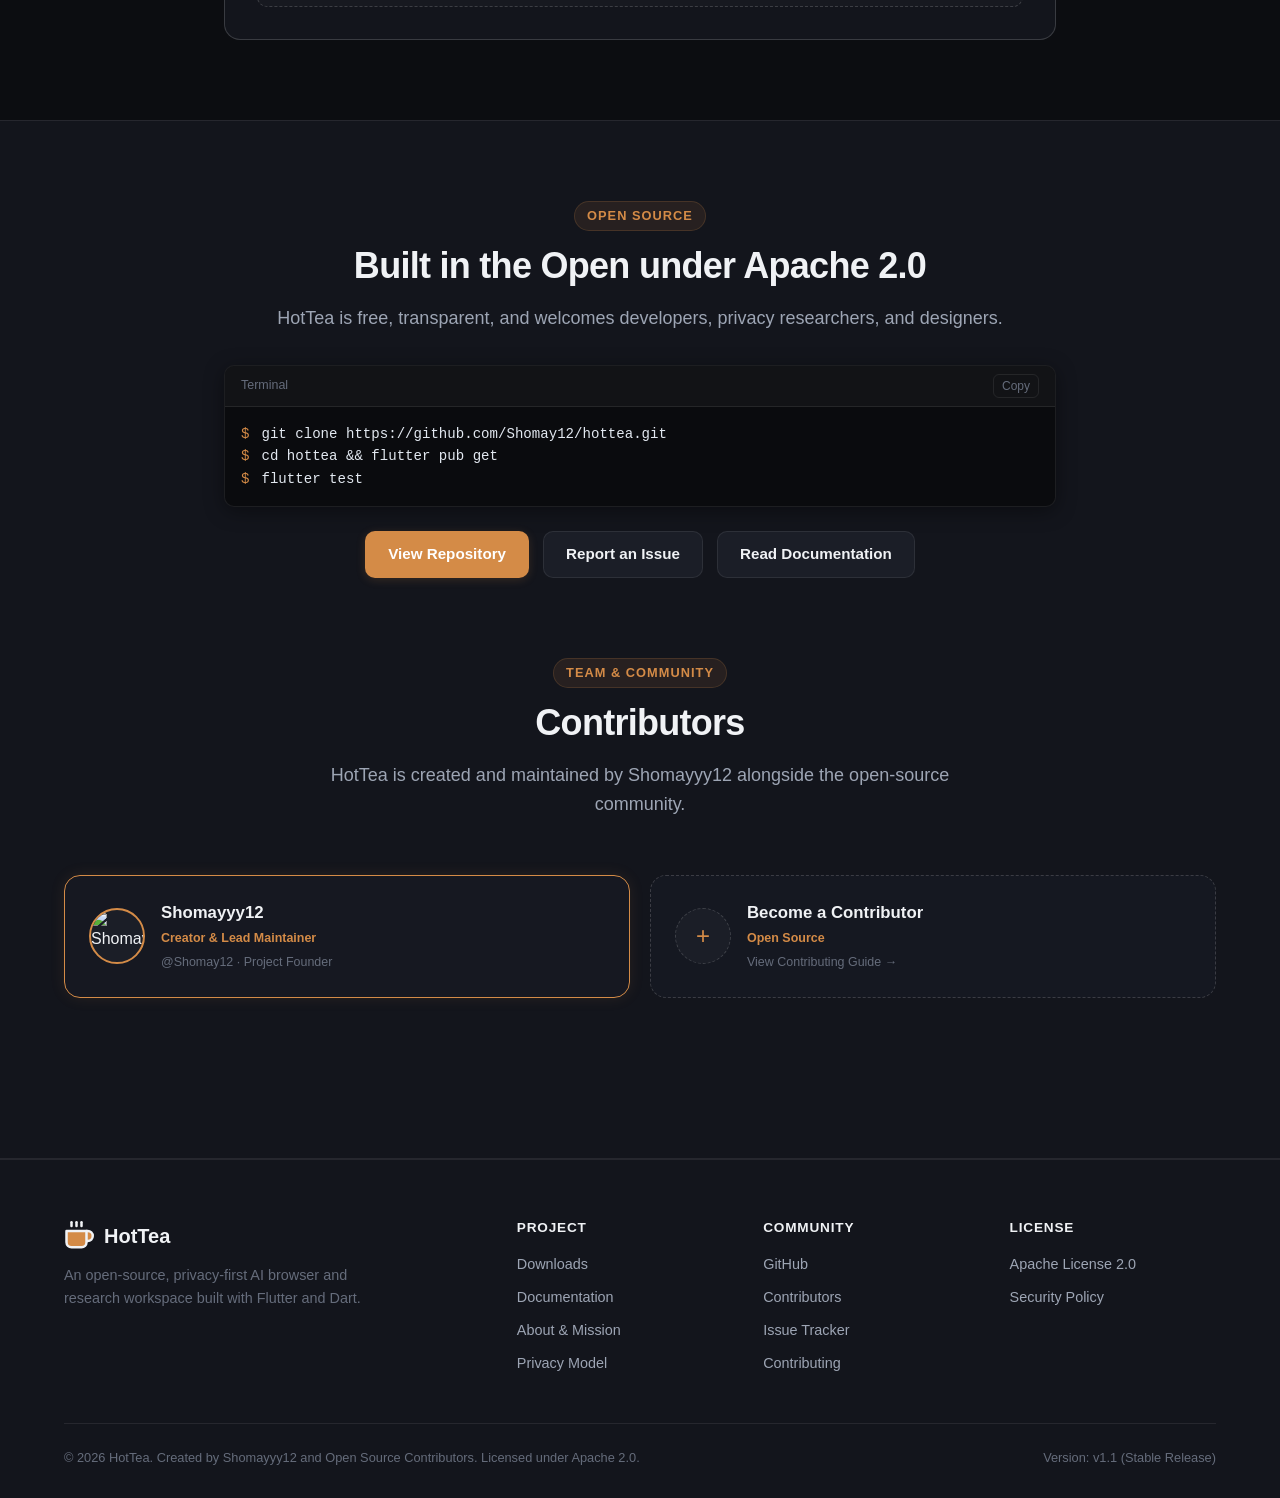
==== commit 655cfa6b: "chore(release): bump version to v1.1 and update macOS, Android, and iOS builds" ====
--- a/hottea-website/index.html
+++ b/hottea-website/index.html
@@ -628,7 +628,7 @@
 
       <div class="footer-bottom">
         <span>&copy; 2026 HotTea. Created by Shomayyy12 and Open Source Contributors. Licensed under Apache 2.0.</span>
-        <span>Version: Alpha Preview (Source v0.1.0)</span>
+        <span>Version: v1.1 (Stable Release)</span>
       </div>
     </div>
   </footer>
